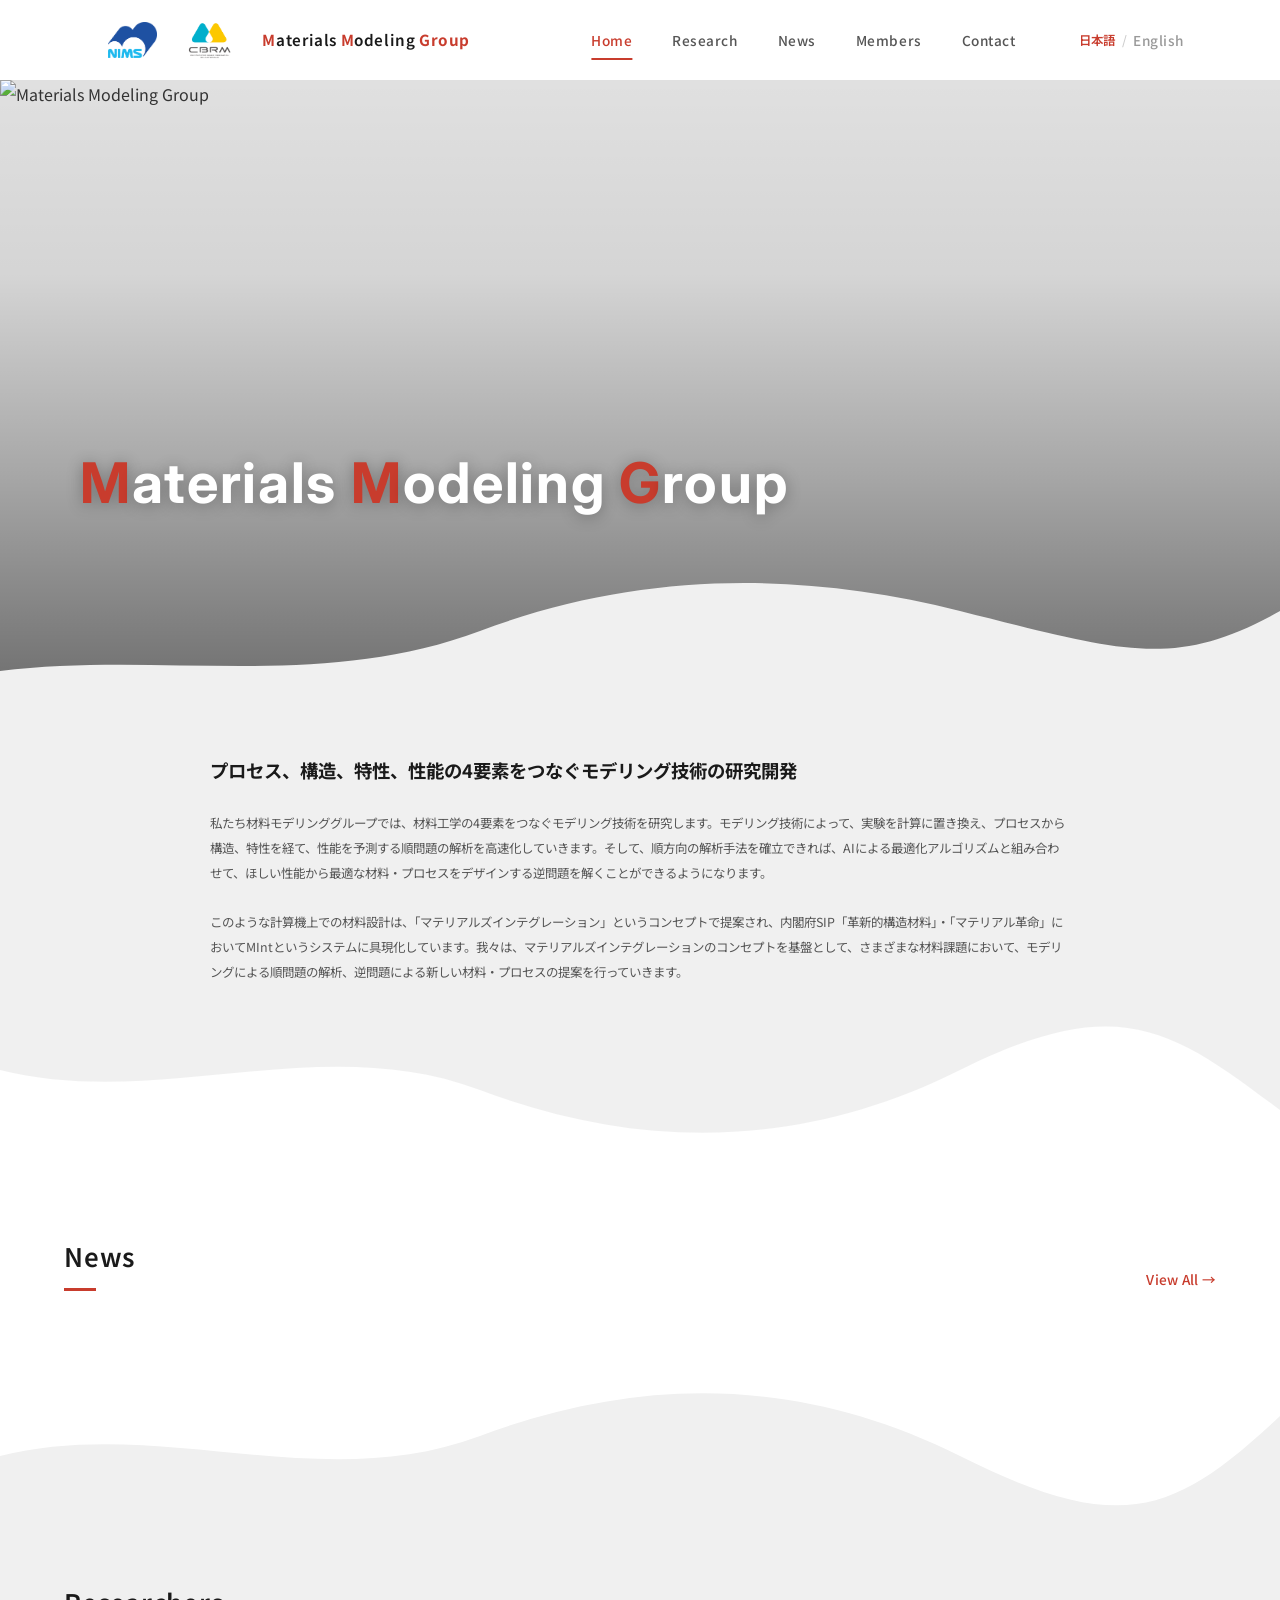
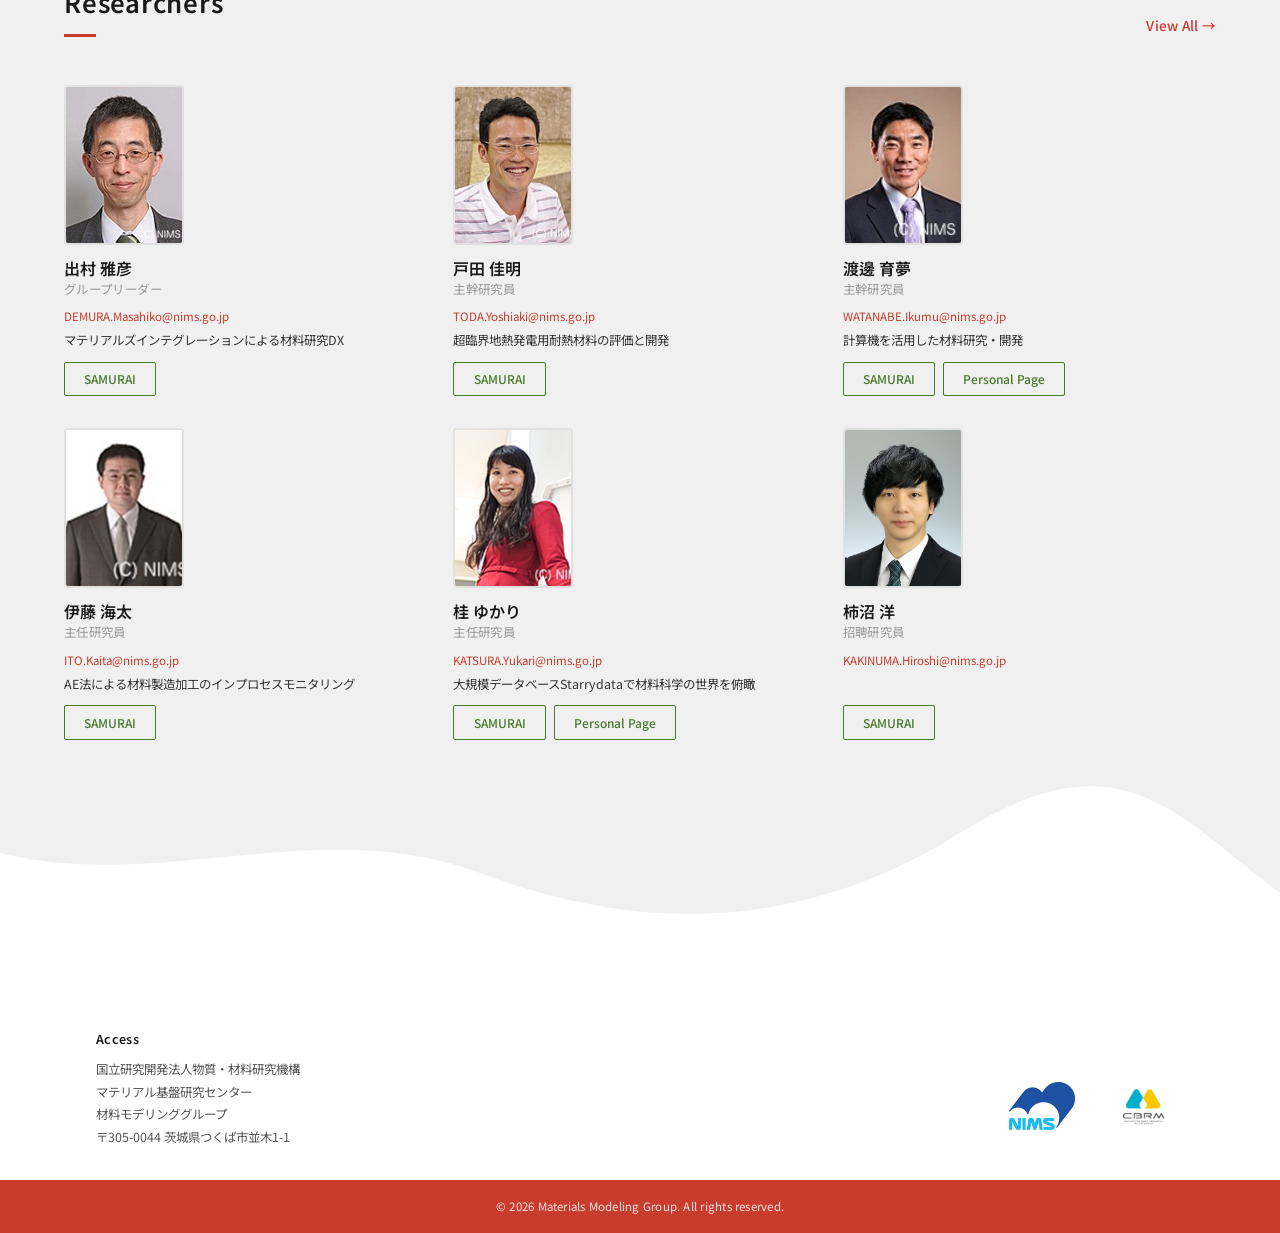
==== index.html @ 3c6a992c "TopページNews欄をGitHubから取得＆各項目をリンク化 - fetch先を相対パス(data/news.json)からGitHub raw固定URLに変更   → NIMSサーバーにホストして" ====
<!DOCTYPE html>
<html lang="ja">
<head>
  <meta charset="UTF-8">
  <meta name="viewport" content="width=device-width, initial-scale=1.0">
  <title>Materials Modeling Group</title>
  <link rel="stylesheet" href="css/style.css">
</head>
<body>
  <header class="navbar">
    <div class="navbar-inner">
      <a href="index.html" class="navbar-brand">
        <div class="navbar-logos">
          <img src="images/logo_nims_20190425mark.png" alt="NIMS" class="logo-link" onclick="event.preventDefault();event.stopPropagation();window.open(&#39;https://www.nims.go.jp/&#39;,&#39;_blank&#39;)" style="cursor:pointer">
          <img src="images/cbrm_logo_tate.png" alt="CBRM" class="logo-link" onclick="event.preventDefault();event.stopPropagation();window.open(&#39;https://www.nims.go.jp/cbrm/&#39;,&#39;_blank&#39;)" style="cursor:pointer">
        </div>
        <span class="navbar-brand-text"><span>M</span>aterials <span>M</span>odeling <span>G</span><span class="group-full">roup</span><span class="group-short">r.</span></span>
      </a>
      <nav class="nav-links">
        <a href="index.html" class="active">Home</a>
        <a href="research.html">Research</a>
        <a href="news.html">News</a>
        <a href="members.html">Members</a>
        <a href="contact.html">Contact</a>
        <div class="lang-switcher">
          <span class="lang-active">日本語</span>
          <span class="lang-separator">/</span>
          <a href="index-en.html">English</a>
        </div>
      </nav>
      <button class="hamburger" aria-label="Menu">
        <span></span>
        <span></span>
        <span></span>
      </button>
    </div>
  </header>

  <section class="hero">
    <div class="hero-image">
      <img src="images/mmg_top_2026.jpg" alt="Materials Modeling Group">
      <div class="hero-overlay">
        <h1 class="hero-title"><span class="accent">M</span>aterials <span class="accent">M</span>odeling <span class="accent">G</span>roup</h1>
      </div>
    </div>
    <div class="wave-divider wave-alt">
      <svg viewBox="0 0 1440 220" preserveAspectRatio="none" xmlns="http://www.w3.org/2000/svg">
        <path d="M0,160 C180,140 360,180 540,120 S900,60 1080,100 S1320,160 1440,100 L1440,220 L0,220 Z"/>
      </svg>
    </div>
  </section>

  <section class="section section-alt">
    <div class="container">
      <div class="intro-section fade-in-up">
        <h2 class="intro-heading">プロセス、構造、特性、性能の4要素をつなぐモデリング技術の研究開発</h2>
        <div class="intro-text">
          <p>私たち材料モデリンググループでは、材料工学の4要素をつなぐモデリング技術を研究します。モデリング技術によって、実験を計算に置き換え、プロセスから構造、特性を経て、性能を予測する順問題の解析を高速化していきます。そして、順方向の解析手法を確立できれば、AIによる最適化アルゴリズムと組み合わせて、ほしい性能から最適な材料・プロセスをデザインする逆問題を解くことができるようになります。</p>
          <p>このような計算機上での材料設計は、「マテリアルズインテグレーション」というコンセプトで提案され、内閣府SIP「革新的構造材料」・「マテリアル革命」においてMIntというシステムに具現化しています。我々は、マテリアルズインテグレーションのコンセプトを基盤として、さまざまな材料課題において、モデリングによる順問題の解析、逆問題による新しい材料・プロセスの提案を行っていきます。</p>
        </div>
      </div>
    </div>
    <div class="wave-divider-bottom">
      <svg viewBox="0 0 1440 220" preserveAspectRatio="none" xmlns="http://www.w3.org/2000/svg">
        <path d="M0,80 C180,120 360,40 540,100 S900,160 1080,80 S1320,40 1440,120 L1440,220 L0,220 Z" fill="#fff"/>
      </svg>
    </div>
  </section>

  <section class="section section-white">
    <div class="container">
      <div class="section-header fade-in-up">
        <h2>News</h2>
        <a href="news.html" class="more-link">View All →</a>
      </div>
      <div class="news-timeline fade-in-up" id="top-news">
      </div>
    </div>
    <div class="wave-divider-bottom">
      <svg viewBox="0 0 1440 220" preserveAspectRatio="none" xmlns="http://www.w3.org/2000/svg">
        <path d="M0,120 C180,80 360,160 540,100 S900,40 1080,120 S1320,180 1440,80 L1440,220 L0,220 Z" fill="#f0f0f0"/>
      </svg>
    </div>
  </section>

  <section class="section section-alt">
    <div class="container">
      <div class="section-header fade-in-up">
        <h2>Researchers</h2>
        <a href="members.html" class="more-link">View All →</a>
      </div>
      <div class="top-member-grid fade-in-up">
        <div class="top-member-card">
          <img class="top-member-photo" src="images/出村雅彦.jpg" alt="出村 雅彦">
          <div class="top-member-body">
            <h3 class="top-member-name">出村 雅彦</h3>
            <p class="top-member-title">グループリーダー</p>
            <p class="top-member-email"><a href="mailto:DEMURA.Masahiko@nims.go.jp">DEMURA.Masahiko@nims.go.jp</a></p>
            <p class="top-member-research">マテリアルズインテグレーションによる材料研究DX</p>
            <div class="top-member-buttons">
              <a href="https://samurai.nims.go.jp/profiles/demura_masahiko" class="personal-page-btn" target="_blank">SAMURAI</a>
            </div>
          </div>
        </div>
        <div class="top-member-card">
          <img class="top-member-photo" src="images/戸田佳明.jpg" alt="戸田 佳明">
          <div class="top-member-body">
            <h3 class="top-member-name">戸田 佳明</h3>
            <p class="top-member-title">主幹研究員</p>
            <p class="top-member-email"><a href="mailto:TODA.Yoshiaki@nims.go.jp">TODA.Yoshiaki@nims.go.jp</a></p>
            <p class="top-member-research">超臨界地熱発電用耐熱材料の評価と開発</p>
            <div class="top-member-buttons">
              <a href="https://samurai.nims.go.jp/profiles/toda_yoshiaki" class="personal-page-btn" target="_blank">SAMURAI</a>
            </div>
          </div>
        </div>
        <div class="top-member-card">
          <img class="top-member-photo" src="images/渡邊育夢.jpg" alt="渡邊 育夢">
          <div class="top-member-body">
            <h3 class="top-member-name">渡邊 育夢</h3>
            <p class="top-member-title">主幹研究員</p>
            <p class="top-member-email"><a href="mailto:WATANABE.Ikumu@nims.go.jp">WATANABE.Ikumu@nims.go.jp</a></p>
            <p class="top-member-research">計算機を活用した材料研究・開発</p>
            <div class="top-member-buttons">
              <a href="https://samurai.nims.go.jp/profiles/watanabe_ikumu" class="personal-page-btn" target="_blank">SAMURAI</a>
              <a href="https://www.nims.go.jp/personal/ikumu/" class="personal-page-btn" target="_blank">Personal Page</a>
            </div>
          </div>
        </div>
        <div class="top-member-card">
          <img class="top-member-photo" src="images/伊藤海太.jpg" alt="伊藤 海太">
          <div class="top-member-body">
            <h3 class="top-member-name">伊藤 海太</h3>
            <p class="top-member-title">主任研究員</p>
            <p class="top-member-email"><a href="mailto:ITO.Kaita@nims.go.jp">ITO.Kaita@nims.go.jp</a></p>
            <p class="top-member-research">AE法による材料製造加工のインプロセスモニタリング</p>
            <div class="top-member-buttons">
              <a href="https://samurai.nims.go.jp/profiles/ito_kaita" class="personal-page-btn" target="_blank">SAMURAI</a>
            </div>
          </div>
        </div>
        <div class="top-member-card">
          <img class="top-member-photo" src="images/桂ゆかり.jpg" alt="桂 ゆかり">
          <div class="top-member-body">
            <h3 class="top-member-name">桂 ゆかり</h3>
            <p class="top-member-title">主任研究員</p>
            <p class="top-member-email"><a href="mailto:KATSURA.Yukari@nims.go.jp">KATSURA.Yukari@nims.go.jp</a></p>
            <p class="top-member-research">大規模データベースStarrydataで材料科学の世界を俯瞰</p>
            <div class="top-member-buttons">
              <a href="https://samurai.nims.go.jp/profiles/katsura_yukari" class="personal-page-btn" target="_blank">SAMURAI</a>
              <a href="#" class="personal-page-btn" target="_blank">Personal Page</a>
            </div>
          </div>
        </div>
        <div class="top-member-card">
          <img class="top-member-photo" src="images/柿沼洋.jpg" alt="柿沼 洋">
          <div class="top-member-body">
            <h3 class="top-member-name">柿沼 洋</h3>
            <p class="top-member-title">招聘研究員</p>
            <p class="top-member-email"><a href="mailto:KAKINUMA.Hiroshi@nims.go.jp">KAKINUMA.Hiroshi@nims.go.jp</a></p>
            <p class="top-member-research"></p>
            <div class="top-member-buttons">
              <a href="https://samurai.nims.go.jp/profiles/kakinuma_hiroshi" class="personal-page-btn" target="_blank">SAMURAI</a>
            </div>
          </div>
        </div>
      </div>
    </div>
    <div class="wave-divider-bottom">
      <svg viewBox="0 0 1440 220" preserveAspectRatio="none" xmlns="http://www.w3.org/2000/svg">
        <path d="M0,100 C180,140 360,60 540,120 S900,180 1080,80 S1320,60 1440,140 L1440,220 L0,220 Z" fill="#fff"/>
      </svg>
    </div>
  </section>

  <footer class="footer">
    <div class="footer-inner">
      <div class="footer-content">
        <div class="footer-access">
          <p class="footer-access-title">Access</p>
          <p>国立研究開発法人物質・材料研究機構</p>
          <p>マテリアル基盤研究センター</p>
          <p>材料モデリンググループ</p>
          <p>〒305-0044 茨城県つくば市並木1-1</p>
        </div>
        <div class="footer-logos">
          <a href="https://www.nims.go.jp/" target="_blank" rel="noopener"><img src="images/logo_nims_20190425mark.png" alt="NIMS"></a>
          <a href="https://www.nims.go.jp/cbrm/" target="_blank" rel="noopener"><img src="images/cbrm_logo_tate.png" alt="CBRM"></a>
        </div>
      </div>
    </div>
    <div class="footer-bottom">
      <p class="footer-copy">&copy; 2026 Materials Modeling Group. All rights reserved.</p>
    </div>
  </footer>

  <script src="js/main.js"></script>
  <script>
    (function() {
      var el = document.getElementById('top-news');
      if (!el) return;
      var lang = location.pathname.includes('-en.html') ? 'en' : 'ja';
      var newsPage = lang === 'en' ? 'news-en.html' : 'news.html';
      var NEWS_LIST_URL = 'https://raw.githubusercontent.com/materials-modeling-group/homepage/main/data/news.json';
      function escapeHtml(s) { var d = document.createElement('div'); d.textContent = s == null ? '' : s; return d.innerHTML; }
      fetch(NEWS_LIST_URL)
        .then(function(r) { return r.json(); })
        .then(function(data) {
          data.slice(0, 5).forEach(function(item) {
            var title = lang === 'en' ? (item.title_en || item.title) : item.title;
            var a = document.createElement('a');
            a.className = 'news-timeline-item';
            if (item.url) {
              a.href = item.url;
              a.target = '_blank';
              a.rel = 'noopener';
            } else {
              a.href = newsPage;
            }
            a.innerHTML = '<span class="date">' + escapeHtml(item.date || '') + '</span><span class="news-title">' + escapeHtml(title) + '</span>';
            el.appendChild(a);
          });
          el.classList.add('visible');
        });
    })();
  </script>
</body>
</html>
---- css/style.css ----
/* ========================================
   Materials Modeling Group
   Black / White / Gray / Vermillion / Dark Yellow-Green
   ======================================== */

/* Google Fonts */
@import url('https://fonts.googleapis.com/css2?family=Inter:wght@300;400;500;600;700&family=Noto+Sans+JP:wght@300;400;500;600;700&display=swap');

/* Reset & Base */
* {
  box-sizing: border-box;
  margin: 0;
  padding: 0;
}

html {
  font-size: 16px;
  scroll-behavior: smooth;
  background-color: #e8e8e8;
  overflow-x: hidden;
  -webkit-text-size-adjust: 100%;
  -moz-text-size-adjust: 100%;
  text-size-adjust: 100%;
}

body {
  font-family: 'Noto Sans JP', 'Inter', sans-serif;
  line-height: 1.8;
  color: #333;
  background-color: #fff;
  min-height: 100vh;
  font-weight: 400;
  max-width: 1600px;
  margin: 0 auto;
  box-shadow: 0 0 20px rgba(0,0,0,0.08);
  overflow-x: hidden;
}

a {
  color: #c83c2d;
  text-decoration: none;
  transition: color 0.3s ease;
}

a:hover {
  color: #a02e22;
}

ul {
  list-style: none;
}

img {
  max-width: 100%;
  height: auto;
}

/* ========================================
   Top Navbar
   ======================================== */
.navbar {
  position: fixed;
  top: 0;
  left: 50%;
  transform: translateX(-50%);
  width: 100%;
  max-width: 1600px;
  z-index: 1000;
  background-color: #fff;
  transition: box-shadow 0.4s ease;
  height: 80px;
}

.navbar.scrolled {
  box-shadow: 0 2px 16px rgba(0, 0, 0, 0.1);
}

.navbar-inner {
  width: 85%;
  max-width: 1200px;
  margin: 0 auto;
  display: flex;
  align-items: center;
  justify-content: space-between;
  height: 100%;
}

.navbar-brand {
  display: flex;
  align-items: center;
  gap: 0.75rem;
  text-decoration: none;
  color: #1a1a1a;
  font-weight: 600;
  font-size: 0.95rem;
  letter-spacing: 0.04em;
}

.navbar-brand:hover {
  color: #1a1a1a;
}

.navbar-logos {
  display: flex;
  align-items: center;
  gap: 0;
}

.navbar-logos img {
  height: 60px;
  width: auto;
  /* NIMS logo guideline: 保護エリア = 短辺(height) x 20% = 12px min */
  padding: 12px;
}

.navbar-logos img:last-child {
  height: 72px;
  padding: 12px;
}

.navbar-brand-text {
  white-space: nowrap;
}

.navbar-brand-text span {
  color: #c83c2d;
  font-weight: 700;
}

.group-short {
  display: none;
}

.nav-links {
  display: flex;
  align-items: center;
  gap: 2.5rem;
}

.nav-links a {
  color: #555;
  text-decoration: none;
  font-size: 0.85rem;
  font-weight: 500;
  padding: 0.5rem 0;
  position: relative;
  transition: color 0.3s ease;
  letter-spacing: 0.04em;
}

.nav-links a::after {
  content: '';
  position: absolute;
  bottom: 0;
  left: 50%;
  transform: translateX(-50%);
  width: 0;
  height: 2px;
  background-color: #c83c2d;
  transition: width 0.3s ease;
}

.nav-links a:hover {
  color: #c83c2d;
  text-decoration: none;
}

.nav-links a:hover::after {
  width: 100%;
}

.nav-links a.active {
  color: #c83c2d;
}

.nav-links a.active::after {
  width: 100%;
}

/* Language Switcher */
.lang-switcher {
  display: flex;
  align-items: center;
  gap: 0.4rem;
  font-size: 0.78rem;
  font-weight: 500;
  margin-left: 1.5rem;
  white-space: nowrap;
}

.lang-switcher a {
  color: #999;
  text-decoration: none;
  transition: color 0.3s ease;
}

.lang-switcher a:hover {
  color: #c83c2d;
}

.lang-active {
  color: #c83c2d;
  font-weight: 600;
}

.lang-separator {
  color: #ccc;
}

/* Hamburger Menu */
.hamburger {
  display: none;
  flex-direction: column;
  justify-content: center;
  gap: 6px;
  width: 28px;
  height: 28px;
  cursor: pointer;
  background: none;
  border: none;
  padding: 0;
  z-index: 1001;
}

.hamburger span {
  display: block;
  width: 100%;
  height: 1.5px;
  background-color: #1a1a1a;
  transition: all 0.3s ease;
}

.hamburger.active span:nth-child(1) {
  transform: translateY(7.5px) rotate(45deg);
}

.hamburger.active span:nth-child(2) {
  opacity: 0;
}

.hamburger.active span:nth-child(3) {
  transform: translateY(-7.5px) rotate(-45deg);
}

/* ========================================
   Hero Section
   ======================================== */
.hero {
  width: 100%;
  margin-top: 80px;
  position: relative;
}

.hero-image {
  width: 100%;
  position: relative;
  height: 75vh;
  max-height: 650px;
  min-height: 420px;
  background-color: #e0e0e0;
  overflow: hidden;
}

.hero-image > img {
  width: 100%;
  height: 100%;
  object-fit: cover;
  display: block;
}

.hero-overlay {
  position: absolute;
  top: 0;
  left: 0;
  right: 0;
  bottom: 0;
  display: flex;
  flex-direction: column;
  justify-content: flex-end;
  background: linear-gradient(
    to top,
    rgba(0, 0, 0, 0.55) 0%,
    rgba(0, 0, 0, 0.25) 40%,
    rgba(0, 0, 0, 0.05) 70%,
    transparent 100%
  );
  pointer-events: none;
  padding: 4rem 5rem 11rem;
}

.hero-title {
  color: #fff;
  font-family: 'Inter', 'Noto Sans JP', sans-serif;
  font-size: 3.5rem;
  font-weight: 700;
  letter-spacing: 0.03em;
  text-shadow: 0 2px 16px rgba(0, 0, 0, 0.3);
  margin-bottom: 1.25rem;
}

.hero-title .accent {
  color: #c83c2d;
}

.hero-catchphrase {
  border-left: 3px solid rgba(255, 255, 255, 0.6);
  padding-left: 1.5rem;
}

.hero-catchphrase p {
  color: rgba(255, 255, 255, 0.95);
  font-size: 1.1rem;
  font-weight: 400;
  text-shadow: 0 1px 8px rgba(0, 0, 0, 0.25);
  line-height: 1.8;
  letter-spacing: 0.04em;
}

/* Hero wave — overlaps onto the hero */
.hero .wave-divider {
  position: absolute;
  bottom: -1px;
  left: 0;
  right: 0;
  z-index: 2;
  line-height: 0;
}

/* ========================================
   Container
   ======================================== */
.container {
  width: 90%;
  max-width: 1300px;
  margin: 0 auto;
}

/* ========================================
   Sections
   ======================================== */
.section {
  padding: 1.5rem 0 14rem;
  position: relative;
  overflow: hidden;
}

.section-alt {
  background-color: #f0f0f0;
}

.section-accent {
  background-color: #c83c2d;
}

.section-accent .section-header h2 {
  color: #fff;
}

.section-accent .section-header h2::after {
  background-color: #fff;
}

.section-accent .more-link {
  color: rgba(255,255,255,0.85);
}

.section-accent .more-link:hover {
  color: #fff;
}

.section-white {
  background-color: #fff;
}

.section-header {
  display: flex;
  justify-content: space-between;
  align-items: flex-end;
  margin-bottom: 2.5rem;
}

.section-header h2 {
  color: #1a1a1a;
  font-size: 1.6rem;
  font-weight: 600;
  position: relative;
  padding-bottom: 0.75rem;
  letter-spacing: 0.03em;
}

.section-header h2::after {
  content: '';
  position: absolute;
  bottom: 0;
  left: 0;
  width: 32px;
  height: 3px;
  background-color: #c83c2d;
}

.more-link {
  color: #c83c2d;
  font-size: 0.85rem;
  font-weight: 500;
  transition: opacity 0.3s ease;
  display: inline-flex;
  align-items: center;
  gap: 0.3rem;
  letter-spacing: 0.02em;
}

.more-link:hover {
  opacity: 0.7;
}

/* ========================================
   Wave Dividers — large dramatic curves
   ======================================== */
.wave-divider {
  position: relative;
  width: 100%;
  overflow: hidden;
  line-height: 0;
  background-color: transparent;
}

.wave-divider svg {
  display: block;
  width: 100%;
  height: 220px;
}

.wave-divider.wave-alt svg path {
  fill: #f0f0f0;
}

.wave-divider.wave-white svg path {
  fill: #fff;
}

/* Section bottom waves */
.section .wave-divider-bottom {
  position: absolute;
  bottom: -1px;
  left: 0;
  right: 0;
  z-index: 2;
  line-height: 0;
}

.section .wave-divider-bottom svg {
  display: block;
  width: 100%;
  height: 220px;
}

/* Footer top wave */
.footer-wave {
  position: relative;
  width: 100%;
  overflow: hidden;
  line-height: 0;
  margin-bottom: -1px;
  background-color: #fff;
}

.footer-wave svg {
  display: block;
  width: 100%;
  height: 220px;
}

.footer-wave svg path {
  fill: #c83c2d;
}

/* ========================================
   Intro Section
   ======================================== */
.intro-section {
  max-width: min(860px, 100%);
  margin: 0 auto;
}

.intro-keywords {
  display: grid;
  grid-template-columns: repeat(4, 1fr);
  gap: 1.25rem;
  margin-bottom: 3rem;
}

.keyword-card {
  background-color: #fff;
  border-radius: 4px;
  padding: 2rem 1rem;
  text-align: center;
  box-shadow: 0 2px 12px rgba(0, 0, 0, 0.06);
  transition: transform 0.4s ease, box-shadow 0.4s ease;
  border: 1px solid #e0e0e0;
}

.section-alt .keyword-card {
  background-color: #fff;
}

.section-white .keyword-card {
  background-color: #f0f0f0;
  border-color: transparent;
}

.keyword-card:hover {
  transform: translateY(-6px);
  box-shadow: 0 12px 32px rgba(0, 0, 0, 0.1);
}

.keyword-icon {
  font-size: 1.75rem;
  margin-bottom: 0.75rem;
  display: block;
  color: #4a7a2e;
}

.keyword-card h3 {
  font-size: 0.9rem;
  font-weight: 600;
  color: #1a1a1a;
  letter-spacing: 0.04em;
}

.intro-heading {
  font-size: 1.15rem;
  font-weight: 700;
  color: #1a1a1a;
  margin-bottom: 1.5rem;
  line-height: 1.8;
}

.intro-text {
  line-height: 2;
  text-align: left;
}

.intro-text p {
  margin-bottom: 1.5rem;
  color: #555;
  font-size: 0.78rem;
}

.intro-text p:last-child {
  margin-bottom: 0;
}

/* ========================================
   News - Timeline Style
   ======================================== */
.news-timeline {
  padding-left: 0.5rem;
}

.news-timeline-item {
  display: flex;
  align-items: flex-start;
  gap: 1.5rem;
  padding: 1rem 0;
  border-bottom: 1px solid #ddd;
  position: relative;
  padding-left: 1.5rem;
  transition: background-color 0.3s ease;
}

.news-timeline-item::before {
  content: '';
  position: absolute;
  left: 0;
  top: 50%;
  transform: translateY(-50%);
  width: 6px;
  height: 6px;
  background-color: #c83c2d;
  border-radius: 50%;
}

.news-timeline-item:last-child {
  border-bottom: none;
}

.news-timeline-item:hover {
  background-color: #f5f5f5;
}

.news-timeline-item .date {
  color: #999;
  font-size: 0.78rem;
  min-width: 100px;
  font-weight: 400;
}

.news-timeline-item .news-title {
  color: #333;
  font-size: 0.78rem;
  line-height: 1.7;
}

.news-timeline-item:hover .news-title {
  color: #c83c2d;
}

/* ========================================
   Top Page Members - square photos, cards
   ======================================== */
.top-member-leader {
  display: flex;
  justify-content: center;
  margin-bottom: 1rem;
}

.top-member-leader .top-member-card {
  width: calc(100% / 3 - 1.34rem);
}

.top-member-grid {
  display: grid;
  grid-template-columns: repeat(3, 1fr);
  gap: 1rem;
  margin-bottom: 1rem;
}

.top-member-grid:last-child {
  margin-bottom: 0;
}

.top-member-card {
  display: flex;
  flex-direction: column;
  align-items: flex-start;
  padding: 0.5rem 0;
  text-align: left;
}

.section-alt .top-member-card {
  background-color: transparent;
}

.top-member-photo {
  width: 120px;
  height: 160px;
  border-radius: 4px;
  object-fit: cover;
  object-position: top;
  display: block;
  border: 2px solid #e0e0e0;
  margin-bottom: 0.75rem;
  transition: border-color 0.4s ease;
}

.top-member-card:hover .top-member-photo {
  border-color: #4a7a2e;
}

.top-member-body {
  display: flex;
  flex-direction: column;
  align-items: flex-start;
  flex: 1;
  width: 100%;
}

.top-member-name {
  font-size: 1rem;
  font-weight: 600;
  color: #1a1a1a;
  margin-bottom: 0.1rem;
  line-height: 1.4;
}

.top-member-title {
  font-size: 0.78rem;
  color: #999;
  margin-bottom: 0.6rem;
  font-weight: 400;
  letter-spacing: 0.03em;
  line-height: 1.4;
}

.top-member-email {
  font-size: 0.72rem;
  color: #888;
  margin-bottom: 0.5rem;
  line-height: 1.4;
}

.top-member-research {
  font-size: 0.78rem;
  color: #333;
  line-height: 1.4;
  margin-bottom: 0.75rem;
  flex: 1;
}

.top-member-buttons {
  display: flex;
  gap: 0.5rem;
  justify-content: flex-start;
  flex-wrap: wrap;
}

.personal-page-btn {
  display: inline-block;
  background-color: transparent;
  color: #4a7a2e;
  padding: 0.35rem 1.2rem;
  border-radius: 2px;
  font-size: 0.75rem;
  font-weight: 500;
  text-decoration: none;
  transition: all 0.3s ease;
  border: 1px solid #4a7a2e;
}

.personal-page-btn:hover {
  background-color: #4a7a2e;
  color: #fff;
  text-decoration: none;
}

/* ========================================
   Page Header (subpages)
   ======================================== */
.page-header {
  padding-top: calc(80px + 3.5rem);
  padding-bottom: 2.5rem;
}

.page-header h1 {
  color: #1a1a1a;
  font-size: 1.8rem;
  font-weight: 600;
  margin-bottom: 0.5rem;
  position: relative;
  padding-bottom: 0.75rem;
  letter-spacing: 0.03em;
}

.page-header h1::after {
  content: '';
  position: absolute;
  bottom: 0;
  left: 0;
  width: 40px;
  height: 3px;
  background-color: #c83c2d;
}

.page-header p {
  color: #888;
  font-size: 0.9rem;
  margin-top: 0.75rem;
  font-weight: 400;
}

/* ========================================
   News List (news.html)
   ======================================== */
.news-year-tabs {
  display: flex;
  gap: 0;
  margin-bottom: 1.5rem;
  border-bottom: 2px solid #e0e0e0;
  flex-wrap: wrap;
}

.news-year-tab {
  padding: 0.6rem 1.4rem;
  font-size: 0.9rem;
  font-weight: 500;
  color: #888;
  cursor: pointer;
  border-bottom: 2px solid transparent;
  margin-bottom: -2px;
  transition: color 0.2s, border-color 0.2s;
}

.news-year-tab:hover {
  color: #333;
}

.news-year-tab.active {
  color: #c83c2d;
  border-bottom-color: #c83c2d;
  font-weight: 600;
}

.news-list {
  display: flex;
  flex-direction: column;
  gap: 1.25rem;
}

.news-card {
  background-color: #fff;
  border-radius: 4px;
  box-shadow: 0 2px 12px rgba(0, 0, 0, 0.06);
  padding: 1.75rem 2rem;
  transition: transform 0.3s ease, box-shadow 0.3s ease;
  border: 1px solid #e0e0e0;
}

.news-card:hover {
  transform: translateY(-3px);
  box-shadow: 0 12px 32px rgba(0, 0, 0, 0.1);
}

.news-header {
  display: flex;
  justify-content: space-between;
  align-items: center;
  margin-bottom: 0.5rem;
}

.news-card h2 {
  color: #1a1a1a;
  font-size: 1.05rem;
  font-weight: 600;
  margin: 0.5rem 0;
  line-height: 1.6;
}

.category {
  display: inline-block;
  background-color: #c83c2d;
  color: white;
  padding: 0.2rem 0.85rem;
  border-radius: 2px;
  font-size: 0.7rem;
  font-weight: 500;
  letter-spacing: 0.03em;
}

.date {
  color: #999;
  font-size: 0.78rem;
  font-weight: 400;
}

.preview {
  color: #666;
  font-size: 0.78rem;
  line-height: 1.7;
  margin-top: 0.5rem;
}

.news-thumbs {
  display: flex;
  flex-wrap: wrap;
  gap: 0.4rem;
  margin-top: 0.75rem;
}

.news-thumbs img {
  height: 64px;
  width: auto;
  max-width: 96px;
  border-radius: 3px;
  object-fit: cover;
  border: 1px solid #eee;
}

.news-images-large {
  margin-top: 1rem;
  display: flex;
  flex-direction: column;
  gap: 0.75rem;
}

.news-images-large img {
  width: 100%;
  height: auto;
  border-radius: 4px;
}

/* ========================================
   Members Page (members.html)
   ======================================== */
.member-section {
  margin-bottom: 3rem;
}

.member-section-title {
  color: #1a1a1a;
  font-size: 1.05rem;
  font-weight: 600;
  padding-bottom: 0.6rem;
  border-bottom: 1px solid #ddd;
  margin-bottom: 1.5rem;
  position: relative;
  letter-spacing: 0.03em;
}

.member-section-title::before {
  content: '';
  position: absolute;
  bottom: -1px;
  left: 0;
  width: 28px;
  height: 3px;
  background-color: #c83c2d;
}

.member-list {
  display: flex;
  flex-direction: column;
  gap: 1.5rem;
}

.member-entry {
  display: flex;
  gap: 2rem;
  padding: 1.75rem;
  background-color: transparent;
  border-radius: 4px;
  border: none;
  box-shadow: none;
}

.member-entry:hover {
  box-shadow: none;
}

.member-photo {
  width: 120px;
  height: 160px;
  object-fit: cover;
  object-position: top;
  border-radius: 4px;
  flex-shrink: 0;
  transition: transform 0.4s ease;
}

.member-entry:hover .member-photo {
  transform: scale(1.02);
}

.member-info {
  flex: 1;
  display: flex;
  flex-direction: column;
}

.member-name {
  color: #1a1a1a;
  font-size: 1rem;
  font-weight: 600;
  margin-bottom: 0.1rem;
}

.member-photo-area {
  display: flex;
  flex-direction: column;
  align-items: center;
  flex-shrink: 0;
}

.member-photo-area .email {
  font-size: 0.68rem;
  color: #888;
  text-align: center;
  margin-top: 0.4rem;
  word-break: break-all;
  line-height: 1.3;
}

.member-photo-area .email::before {
  content: '';
  display: inline-block;
  width: 0.72rem;
  height: 0.72rem;
  margin-right: 0.2rem;
  vertical-align: middle;
  background-image: url("data:image/svg+xml,%3Csvg xmlns='http://www.w3.org/2000/svg' viewBox='0 0 24 24' fill='none' stroke='%23888' stroke-width='2'%3E%3Crect x='2' y='4' width='20' height='16' rx='2'/%3E%3Cpath d='M22 4L12 13 2 4'/%3E%3C/svg%3E");
  background-size: contain;
  background-repeat: no-repeat;
}

.member-info .samurai-btn {
  display: inline-block;
  background-color: transparent;
  color: #4a7a2e;
  padding: 0.3rem 1.2rem;
  border-radius: 2px;
  font-size: 0.75rem;
  font-weight: 500;
  text-decoration: none;
  margin-bottom: 0.75rem;
  margin-right: 0.5rem;
  transition: all 0.3s ease;
  border: 1px solid #4a7a2e;
}

.member-info .samurai-btn:hover {
  background-color: #4a7a2e;
  color: #fff;
  text-decoration: none;
}

.member-info .personal-page-btn {
  margin-bottom: 0.75rem;
}

.member-info .research-title {
  color: #333;
  font-size: 0.78rem;
  font-weight: 500;
  margin-bottom: 0;
  line-height: 1.4;
}

.member-info .keywords {
  color: #999;
  font-size: 0.78rem;
  line-height: 1.4;
}


.member-additional-roles {
  font-size: 0.78rem;
  color: #888;
  font-weight: 400;
  margin-bottom: 0.6rem;
  line-height: 1.4;
}

.member-additional-roles:empty {
  display: none;
}

.member-buttons {
  display: flex;
  gap: 0.5rem;
  margin-top: auto;
  align-self: flex-end;
  padding-top: 0.75rem;
  align-items: center;
}

.member-buttons .samurai-btn,
.member-buttons .researchmap-btn,
.member-buttons .personal-page-btn {
  margin: 0;
}

.member-info .researchmap-btn {
  display: inline-block;
  background-color: transparent;
  color: #4a7a2e;
  padding: 0.3rem 1.2rem;
  border-radius: 2px;
  font-size: 0.75rem;
  font-weight: 500;
  text-decoration: none;
  transition: all 0.3s ease;
  border: 1px solid #4a7a2e;
}

.member-info .researchmap-btn:hover {
  background-color: #4a7a2e;
  color: #fff;
  text-decoration: none;
}

/* Compact Member Grid */
.compact-member-grid {
  display: grid;
  grid-template-columns: repeat(4, 1fr);
  gap: 1.5rem;
}

.compact-member-item {
  text-align: center;
  background-color: #fff;
  border-radius: 4px;
  padding: 1.75rem 1rem;
  box-shadow: 0 2px 12px rgba(0, 0, 0, 0.04);
  transition: transform 0.4s ease, box-shadow 0.4s ease;
  border: 1px solid #e0e0e0;
}

.compact-member-item:hover {
  transform: translateY(-5px);
  box-shadow: 0 12px 32px rgba(0, 0, 0, 0.1);
}

.compact-member-photo {
  width: 90px;
  height: 110px;
  border-radius: 4px;
  object-fit: cover;
  object-position: top;
  border: 2px solid #e0e0e0;
  display: block;
  margin: 0 auto 0.75rem;
  transition: border-color 0.4s ease;
}

.compact-member-item:hover .compact-member-photo {
  border-color: #4a7a2e;
}

.compact-member-name {
  font-size: 0.85rem;
  font-weight: 600;
  color: #1a1a1a;
  line-height: 1.4;
}

.compact-member-name span {
  font-size: 0.75rem;
  font-weight: 400;
  color: #999;
}

.inline-title-grid {
  display: grid;
  grid-template-columns: repeat(4, 1fr);
  gap: 1.5rem;
}

.inline-title-span2 {
  grid-column: span 2;
}

.member-grid-2col,
.member-grid-researcher {
  display: grid;
  grid-template-columns: repeat(2, 1fr);
  gap: 1.5rem;
}

.member-grid-3col {
  display: grid;
  grid-template-columns: repeat(3, 1fr);
  gap: 1rem;
}

.member-grid-3col .member-entry {
  flex-direction: row;
  align-items: flex-start;
  text-align: left;
  padding: 0.75rem;
  gap: 0.75rem;
}

.member-grid-3col .member-photo {
  width: 80px;
  height: 107px;
}

.member-grid-3col .member-info {
  align-items: flex-start;
}

.member-grid-3col .member-name {
  font-size: 0.85rem;
}

.member-grid-3col .member-title-label {
  margin-bottom: 0.2rem;
}

.member-grid-3col .member-additional-roles {
  font-size: 0.72rem;
  margin-bottom: 0.2rem;
}

.member-grid-3col .member-buttons {
  align-self: center;
  margin-top: 0.3rem;
}

.member-title-label {
  font-size: 0.78rem;
  color: #999;
  font-weight: 400;
  letter-spacing: 0.03em;
  margin-bottom: 0.6rem;
  line-height: 1.4;
}

.member-subsection-title {
  font-size: 0.95rem;
  font-weight: 600;
  color: #1a1a1a;
  margin-top: 2rem;
  margin-bottom: 0.75rem;
  padding-left: 0.5rem;
  border-left: 3px solid #c83c2d;
}

.member-bullet-list {
  list-style: disc;
  padding-left: 1.5rem;
  margin-top: 0.75rem;
  line-height: 2.2;
  color: #555;
  font-size: 0.78rem;
}

/* ========================================
   Members2 - Researcher Block
   ======================================== */
.researcher-block {
  margin-bottom: 3.5rem;
  border-left: 3px solid #c83c2d;
  padding-left: 1.5rem;
}

.researcher-lead {
  display: flex;
  gap: 1.5rem;
  margin-bottom: 0.75rem;
}

.researcher-lead-photo {
  width: 120px;
  height: 155px;
  object-fit: cover;
  object-position: top;
  border-radius: 4px;
  border: 2px solid #e0e0e0;
  flex-shrink: 0;
  transition: border-color 0.4s ease;
}

.researcher-block:hover .researcher-lead-photo {
  border-color: #4a7a2e;
}

.researcher-lead-info {
  flex: 1;
}

.researcher-lead-name {
  font-size: 1.1rem;
  font-weight: 600;
  color: #1a1a1a;
  margin-bottom: 0.15rem;
}

.researcher-lead-title {
  font-size: 0.78rem;
  color: #999;
  margin-bottom: 0.4rem;
  font-weight: 400;
  letter-spacing: 0.03em;
}

.researcher-lead-email {
  font-size: 0.78rem;
  color: #888;
  margin-bottom: 0.3rem;
}

.researcher-lead-info .samurai-btn {
  display: inline-block;
  background-color: transparent;
  color: #4a7a2e;
  padding: 0.3rem 1.2rem;
  border-radius: 2px;
  font-size: 0.75rem;
  font-weight: 500;
  text-decoration: none;
  margin-bottom: 0.75rem;
  margin-right: 0.5rem;
  transition: all 0.3s ease;
  border: 1px solid #4a7a2e;
}

.researcher-lead-info .samurai-btn:hover {
  background-color: #4a7a2e;
  color: #fff;
  text-decoration: none;
}

.researcher-lead-info .personal-page-btn {
  margin-bottom: 0.75rem;
}

.researcher-lead-research {
  font-size: 0.78rem;
  font-weight: 500;
  color: #333;
  margin-bottom: 0.15rem;
}

.researcher-lead-keywords {
  font-size: 0.78rem;
  color: #999;
  line-height: 1.6;
}

.team-members {
  display: grid;
  grid-template-columns: repeat(3, 1fr);
  gap: 1rem;
}

.team-member-entry {
  display: flex;
  gap: 0.75rem;
  align-items: center;
  padding: 0.5rem;
  border: 1px solid #e0e0e0;
  border-radius: 4px;
  transition: box-shadow 0.3s ease;
}

.team-member-entry:hover {
  box-shadow: 0 4px 16px rgba(0, 0, 0, 0.06);
}

.team-member-photo {
  width: 80px;
  height: 100px;
  object-fit: cover;
  object-position: top;
  border-radius: 4px;
  border: 1px solid #e0e0e0;
  flex-shrink: 0;
}

.team-member-info {
  flex: 1;
}

.team-member-name {
  font-size: 0.9rem;
  font-weight: 600;
  color: #1a1a1a;
  line-height: 1.4;
}

.team-member-name span {
  font-weight: 400;
  color: #999;
}

.team-member-title {
  font-size: 0.78rem;
  color: #999;
  margin-top: 0.1rem;
}

/* ========================================
   Research Page
   ======================================== */
.research-intro {
  max-width: min(860px, 100%);
  margin: 0 auto;
  line-height: 2;
}

.research-intro p {
  margin-bottom: 1.5rem;
  color: #555;
  font-size: 0.78rem;
}

.research-intro p:last-child {
  margin-bottom: 0;
}

/* ========================================
   Contact Form
   ======================================== */
.contact-form {
  max-width: 600px;
  margin: 0 auto;
}

.form-card {
  background-color: #fff;
  padding: 2.5rem;
  border-radius: 4px;
  box-shadow: 0 2px 12px rgba(0, 0, 0, 0.06);
  border: 1px solid #e0e0e0;
}

.form-group {
  margin-bottom: 1.5rem;
}

.form-group label {
  display: block;
  margin-bottom: 0.5rem;
  color: #1a1a1a;
  font-weight: 500;
  font-size: 0.85rem;
  letter-spacing: 0.02em;
}

.form-group input,
.form-group textarea {
  width: 100%;
  padding: 0.85rem 1rem;
  border: 1px solid #ccc;
  border-radius: 2px;
  font-size: 0.92rem;
  font-family: inherit;
  transition: border-color 0.3s ease, box-shadow 0.3s ease;
  background-color: #fafafa;
}

.form-group input:focus,
.form-group textarea:focus {
  outline: none;
  border-color: #4a7a2e;
  box-shadow: 0 0 0 3px rgba(74, 122, 46, 0.12);
  background-color: #fff;
}

.form-group textarea {
  resize: vertical;
  min-height: 140px;
}

.form-group input.error,
.form-group textarea.error {
  border-color: #c83c2d;
}

.error-message {
  color: #c83c2d;
  font-size: 0.78rem;
  margin-top: 0.5rem;
}

.btn-primary {
  width: 100%;
  padding: 0.9rem;
  background-color: #c83c2d;
  color: white;
  border: none;
  border-radius: 2px;
  font-size: 0.95rem;
  font-weight: 600;
  cursor: pointer;
  transition: background-color 0.3s ease, transform 0.2s ease;
  font-family: inherit;
  letter-spacing: 0.04em;
}

.btn-primary:hover {
  background-color: #a02e22;
  transform: translateY(-1px);
}

.btn-primary:active {
  transform: translateY(0);
}

.success-message {
  text-align: center;
  padding: 3rem 2rem;
}

.success-message h2 {
  color: #4a7a2e;
  margin-bottom: 1rem;
  font-size: 1.2rem;
}

.success-message p {
  color: #888;
  margin-bottom: 2rem;
}

/* ========================================
   Modal
   ======================================== */
.modal-overlay {
  position: fixed;
  top: 0;
  left: 0;
  right: 0;
  bottom: 0;
  background-color: rgba(0, 0, 0, 0.5);
  display: flex;
  justify-content: center;
  align-items: center;
  z-index: 2000;
  padding: 1rem;
}

.modal {
  background-color: white;
  padding: 2.5rem;
  border-radius: 4px;
  max-width: 600px;
  width: 100%;
  max-height: 80vh;
  overflow-y: auto;
  position: relative;
  box-shadow: 0 24px 64px rgba(0, 0, 0, 0.2);
}

.modal-close {
  position: absolute;
  top: 1rem;
  right: 1rem;
  background: none;
  border: none;
  font-size: 1.5rem;
  cursor: pointer;
  color: #999;
  transition: color 0.3s ease;
}

.modal-close:hover {
  color: #1a1a1a;
}

.modal h2 {
  color: #1a1a1a;
  margin: 1rem 0;
}

.modal .content {
  color: #555;
  line-height: 1.8;
}

.hidden {
  display: none !important;
}

/* ========================================
   Footer - dark black
   ======================================== */
.footer {
  background-color: #fff;
  color: #555;
  padding: 3.5rem 0 0;
  font-size: 0.78rem;
}

.footer-inner {
  width: 85%;
  max-width: 1100px;
  margin: 0 auto;
}

.footer-content {
  display: flex;
  justify-content: space-between;
  align-items: flex-end;
  margin-bottom: 2rem;
}

.footer-access {
  color: #555;
  line-height: 1.8;
}

.footer-access-title {
  font-size: 0.78rem;
  font-weight: 600;
  color: #1a1a1a;
  margin-bottom: 0.5rem;
  letter-spacing: 0.03em;
}

.footer-logos {
  display: flex;
  gap: 1rem;
  align-items: center;
}

.footer-logos img {
  height: 60px;
  width: auto;
  transition: opacity 0.3s ease;
  padding: 12px;
}

.footer-logos img:last-child {
  height: 72px;
  padding: 12px;
}

.footer-logos img:hover {
  opacity: 1;
}

.footer-bottom {
  background-color: #c83c2d;
  margin-top: 2rem;
  padding: 1rem 0;
}

.footer-copy {
  text-align: center;
  font-size: 0.72rem;
  color: rgba(255,255,255,0.85);
  letter-spacing: 0.02em;
}

/* ========================================
   Scroll Animation
   ======================================== */
.fade-in-up {
  opacity: 0;
  transform: translateY(24px);
  transition: opacity 0.7s ease-out, transform 0.7s ease-out;
}

.fade-in-up.visible {
  opacity: 1;
  transform: translateY(0);
}

/* ========================================
   Responsive Design
   ======================================== */
@media (max-width: 1200px) {
  .top-member-grid {
    grid-template-columns: repeat(3, 1fr);
  }

  .intro-keywords {
    grid-template-columns: repeat(2, 1fr);
  }

  .intro-text p {
    font-size: 0.78rem;
  }

  /* Hero — fluid title for tablet */
  .hero-title {
    font-size: clamp(2rem, 4.5vw, 3.5rem);
    white-space: nowrap;
  }

  /* Navbar — shrink for tablet width */
  .navbar-inner {
    width: 95%;
  }

  .navbar-brand {
    gap: 0.5rem;
    font-size: 0.8rem;
  }

  .navbar-logos {
    flex-shrink: 0;
  }

  .navbar-logos img {
    height: 45px;
    padding: 9px;
  }

  .navbar-logos img:last-child {
    height: 55px;
    padding: 9px;
  }

  .group-full {
    display: none;
  }

  .group-short {
    display: inline;
  }

  /* Hamburger menu activation */
  .hamburger {
    display: flex;
  }

  .nav-links {
    display: none;
    position: fixed;
    top: 80px;
    left: 0;
    right: 0;
    background-color: #fff;
    flex-direction: column;
    padding: 1.5rem 2.5rem 2rem;
    gap: 0;
    box-shadow: 0 8px 24px rgba(0, 0, 0, 0.1);
  }

  .nav-links.open {
    display: flex;
  }

  .nav-links a {
    padding: 1rem 0;
    border-bottom: 1px solid #eee;
    font-size: 0.95rem;
  }

  .nav-links a::after {
    display: none;
  }

  .nav-links > :last-child {
    border-bottom: none;
  }

  .lang-switcher {
    margin-left: 0;
    padding: 1rem 0;
    justify-content: center;
    font-size: 0.95rem;
    border-bottom: none;
  }

  /* Members — researchers only: 1 column for readable layout */
  .member-grid-researcher {
    grid-template-columns: 1fr;
  }
}

@media (max-width: 768px) {
  /* Navbar — compact for mobile */
  .navbar {
    height: auto;
    padding: 0.3rem 0;
  }

  .navbar-inner {
    padding: 0 0.75rem;
    width: 100%;
  }

  .navbar-brand {
    gap: 0.3rem;
    font-size: 0.85rem;
  }

  .navbar-logos img {
    height: 38px;
    padding: 7px;
  }

  .navbar-logos img:last-child {
    height: 46px;
    padding: 7px;
  }

  .navbar-brand-text {
    font-size: 0.75rem;
  }

  .nav-links {
    top: 50px;
  }

  /* Hero */
  .hero {
    margin-top: 50px;
  }

  .hero-image {
    height: 50vh;
    min-height: 300px;
  }

  .hero-overlay {
    padding: 2rem 2rem 7rem;
  }

  .hero-title {
    font-size: clamp(1rem, 4.5vw, 2.25rem);
    white-space: nowrap;
  }

  .hero-catchphrase p {
    font-size: 0.92rem;
  }

  /* Sections */
  .section {
    padding: 1rem 0 9rem;
  }

  /* Waves — smaller on tablet */
  .wave-divider svg,
  .section .wave-divider-bottom svg,
  .footer-wave svg {
    height: 120px;
  }

  .container {
    width: 90%;
  }

  .intro-text p {
    font-size: 0.78rem;
  }

  /* Members */
  .top-member-grid {
    grid-template-columns: repeat(3, 1fr);
    gap: 0.75rem;
  }

  .member-grid-2col,
  .member-grid-researcher {
    grid-template-columns: repeat(3, 1fr);
    gap: 0.4rem;
  }

  .member-grid-3col {
    grid-template-columns: repeat(3, 1fr);
    gap: 0.4rem;
  }

  .member-grid-3col .member-entry {
    flex-direction: column;
    align-items: center;
    text-align: center;
  }

  .member-grid-3col .member-info {
    align-items: center;
  }

  .member-grid-3col .member-photo {
    width: 100px;
    height: 133px;
  }

  .member-entry {
    flex-direction: column;
    gap: 0.2rem;
    padding: 0.3rem;
    align-items: center;
    text-align: center;
    overflow: hidden;
  }

  .member-photo {
    width: 100px;
    height: 133px;
  }

  .member-name {
    font-size: 0.7rem;
    line-height: 1.2;
    margin-bottom: 0;
    overflow-wrap: break-word;
    word-break: break-word;
    max-width: 100%;
  }

  .member-title-label {
    font-size: 0.6rem;
    margin-bottom: 0.1rem;
  }

  .member-photo-area .email,
  .member-info .research-title,
  .member-info .keywords {
    display: none;
  }

  .member-photo-area {
    align-items: center;
  }

  .member-info .samurai-btn,
  .member-info .personal-page-btn,
  .member-info .researchmap-btn {
    font-size: 0.45rem;
    padding: 0.1rem 0.4rem;
    margin-bottom: 0;
    margin-right: 0;
  }

  .member-info {
    flex: 1;
    display: flex;
    flex-direction: column;
    width: 100%;
  }

  .member-buttons {
    align-self: center;
    margin-top: auto;
    padding-top: 0.1rem;
    flex-wrap: wrap;
    justify-content: center;
    gap: 0.2rem;
  }

  .member-additional-roles {
    display: none;
  }

  .lang-switcher {
    margin-left: 0;
    padding: 1rem 0;
    justify-content: center;
    font-size: 0.95rem;
    border-bottom: none;
  }

  .member-section {
    margin-bottom: 1.5rem;
  }

  .member-section-title {
    font-size: 0.8rem;
    margin-bottom: 0.5rem;
  }

  .compact-member-grid {
    grid-template-columns: repeat(2, 1fr);
  }

  .inline-title-grid {
    grid-template-columns: 1fr;
    gap: 0.5rem;
  }

  .inline-title-span2 {
    grid-column: span 1;
  }

  /* News */
  .news-timeline-item {
    flex-direction: column;
    gap: 0.25rem;
  }

  .news-timeline-item .date {
    min-width: auto;
  }

  /* Footer */
  .footer-content {
    flex-direction: column;
    align-items: flex-start;
    gap: 1.5rem;
  }

  .footer-logos {
    align-self: flex-end;
  }

  /* Page header */
  .page-header {
    padding-top: calc(86px + 2rem);
  }

  .page-header p {
    font-size: 0.8rem;
  }

  /* Section header */
  .section-header {
    flex-direction: column;
    gap: 0.75rem;
    align-items: flex-start;
  }
}

@media (max-width: 480px) {
  .top-member-grid {
    grid-template-columns: repeat(3, 1fr);
    gap: 0.3rem;
    margin-bottom: 0.3rem;
  }

  .top-member-leader {
    margin-bottom: 0.3rem;
  }

  .top-member-leader .top-member-card {
    width: calc(100% / 3 - 0.2rem);
  }

  .top-member-card {
    padding: 0.3rem 0.2rem 0.3rem;
  }

  .top-member-photo {
    width: 50px;
    height: 65px;
    margin-bottom: 0.15rem;
  }

  .top-member-name {
    font-size: 0.6rem;
    white-space: nowrap;
    margin-bottom: 0;
  }

  .top-member-title {
    font-size: 0.5rem;
    margin-bottom: 0.1rem;
  }

  .top-member-email {
    display: none;
  }

  .top-member-research {
    font-size: 0.5rem;
    line-height: 1.3;
    margin-bottom: 0.1rem;
  }

  .personal-page-btn {
    font-size: 0.45rem;
    padding: 0.1rem 0.4rem;
  }

  .top-member-buttons {
    flex-direction: column;
    gap: 0.1rem;
  }

  .intro-keywords {
    grid-template-columns: repeat(2, 1fr);
    gap: 0.75rem;
  }

  .compact-member-grid {
    grid-template-columns: repeat(2, 1fr);
  }

  .intro-text p {
    font-size: 0.78rem;
  }

  /* Waves — smaller on mobile */
  .wave-divider svg,
  .section .wave-divider-bottom svg,
  .footer-wave svg {
    height: 70px;
  }

  .form-card {
    padding: 1.5rem;
  }

  /* Navbar — fine-tune for small screens */
  .navbar-inner {
    padding: 0 0.5rem;
  }

  .navbar-logos img {
    height: 34px;
    padding: 6px;
  }

  .navbar-logos img:last-child {
    height: 42px;
    padding: 6px;
  }

  .navbar-brand-text {
    font-size: 0.7rem;
  }

  .hero-image {
    height: auto;
    min-height: 0;
    max-height: none;
  }

  .hero-image > img {
    object-fit: contain;
    height: auto;
  }

  .hero-overlay {
    padding: 1.5rem calc(1rem + 12px) 3rem;
  }

  .intro-heading {
    font-size: 0.85rem;
  }

  .page-header {
    padding-top: calc(90px + 2rem);
  }

  .footer {
    font-size: 0.78rem;
    padding: 1.5rem 0 0;
  }

  .footer-access {
    line-height: 1.4;
  }

  .footer-access-title {
    font-size: 0.78rem;
    margin-bottom: 0.2rem;
  }

  .footer-content {
    margin-bottom: 1rem;
  }

  .footer-bottom {
    margin-top: 1rem;
    padding: 0.5rem 0;
  }
}

/* Landscape phones (wide but short) */
@media (max-height: 650px) and (orientation: landscape) {
  .navbar {
    height: auto;
    padding: 0.3rem 0;
  }

  .navbar-inner {
    padding: 0 0.75rem;
    width: 100%;
  }

  .navbar-brand {
    flex-direction: row;
    align-items: center;
    gap: 0.4rem;
  }

  .navbar-logos {
    gap: 0;
  }

  .navbar-logos img {
    height: 36px;
    padding: 7px;
  }

  .navbar-logos img:last-child {
    height: 44px;
    padding: 7px;
  }


  .navbar-brand-text {
    font-size: 0.65rem;
    margin-left: 0;
    line-height: 1.2;
  }

  .hamburger {
    display: flex;
  }

  .nav-links {
    display: none;
    position: fixed;
    top: 50px;
    left: 0;
    right: 0;
    background-color: #fff;
    flex-direction: column;
    padding: 1rem 2rem;
    gap: 0;
    box-shadow: 0 8px 24px rgba(0, 0, 0, 0.1);
  }

  .nav-links.open {
    display: flex;
  }

  .hero {
    margin-top: 50px;
  }

  .hero-image {
    height: auto;
    min-height: 0;
    max-height: none;
  }

  .hero-image > img {
    object-fit: contain;
    height: auto;
  }

  .hero-overlay {
    padding: 1rem 5% 2rem;
  }

  .hero-title {
    font-size: clamp(1rem, 5vw, 1.5rem);
    white-space: nowrap;
  }

  .section {
    padding: 1rem 0 5rem;
  }

  .wave-divider svg,
  .section .wave-divider-bottom svg {
    height: 70px;
  }

  .top-member-wrapper {
    display: grid;
    grid-template-columns: repeat(4, 1fr);
    gap: 0.5rem;
  }

  .top-member-leader,
  .top-member-grid {
    display: contents;
  }

  .top-member-leader .top-member-card {
    width: auto;
  }

  .top-member-card {
    padding: 0.75rem 0.4rem 0.5rem;
  }

  .top-member-photo {
    width: 50px;
    height: 65px;
  }

  .top-member-name {
    font-size: 0.6rem;
    white-space: nowrap;
  }

  .top-member-title {
    font-size: 0.5rem;
  }

  .top-member-email {
    display: none;
  }

  .top-member-research {
    font-size: 0.5rem;
    line-height: 1.3;
  }

  .personal-page-btn {
    font-size: 0.5rem;
    padding: 0.15rem 0.5rem;
  }

  .top-member-buttons {
    flex-direction: column;
    gap: 0.2rem;
  }

  .page-header {
    padding-top: calc(50px + 1.5rem);
  }

  .page-header p {
    font-size: 0.72rem;
  }

  .section-header h2 {
    font-size: 1rem;
  }

  .intro-heading {
    font-size: 0.82rem;
  }

  .intro-text p {
    font-size: 0.78rem !important;
  }

  .news-timeline-item .news-title {
    font-size: 0.78rem;
  }

  .member-grid-2col,
  .member-grid-researcher {
    grid-template-columns: repeat(4, 1fr);
    gap: 0.3rem;
  }

  .member-grid-3col {
    grid-template-columns: repeat(3, 1fr);
    gap: 0.3rem;
  }

  .member-grid-3col .member-entry {
    flex-direction: column;
    align-items: center;
    text-align: center;
  }

  .member-grid-3col .member-info {
    align-items: center;
  }

  .member-grid-3col .member-photo {
    width: 80px;
    height: 107px;
  }

  .member-entry {
    flex-direction: column;
    gap: 0.2rem;
    padding: 0.3rem;
    align-items: center;
    text-align: center;
    overflow: hidden;
  }

  .member-photo {
    width: 80px;
    height: 107px;
  }

  .member-name {
    font-size: 0.6rem;
    line-height: 1.2;
    margin-bottom: 0;
    overflow-wrap: break-word;
    word-break: break-word;
    max-width: 100%;
  }

  .member-title-label {
    font-size: 0.5rem;
    margin-bottom: 0.1rem;
  }

  .member-photo-area .email,
  .member-info .research-title,
  .member-info .keywords {
    display: none;
  }

  .member-photo-area {
    align-items: center;
  }

  .member-info .samurai-btn,
  .member-info .personal-page-btn,
  .member-info .researchmap-btn {
    font-size: 0.4rem;
    padding: 0.1rem 0.3rem;
    margin-bottom: 0;
    margin-right: 0;
  }

  .member-info {
    flex: 1;
    display: flex;
    flex-direction: column;
    width: 100%;
  }

  .member-buttons {
    align-self: center;
    margin-top: auto;
    padding-top: 0.1rem;
    flex-wrap: wrap;
    justify-content: center;
    gap: 0.2rem;
  }

  .member-additional-roles {
    display: none;
  }

  .lang-switcher {
    margin-left: 0;
    padding: 0.5rem 0;
    justify-content: center;
    font-size: 0.85rem;
  }

  .footer {
    font-size: 0.78rem;
    padding: 1.5rem 0 0;
  }

  .footer-access {
    line-height: 1.4;
  }

  .footer-access-title {
    font-size: 0.78rem;
    margin-bottom: 0.2rem;
  }

  .footer-content {
    margin-bottom: 1rem;
  }

  .footer-bottom {
    margin-top: 1rem;
    padding: 0.5rem 0;
  }
}
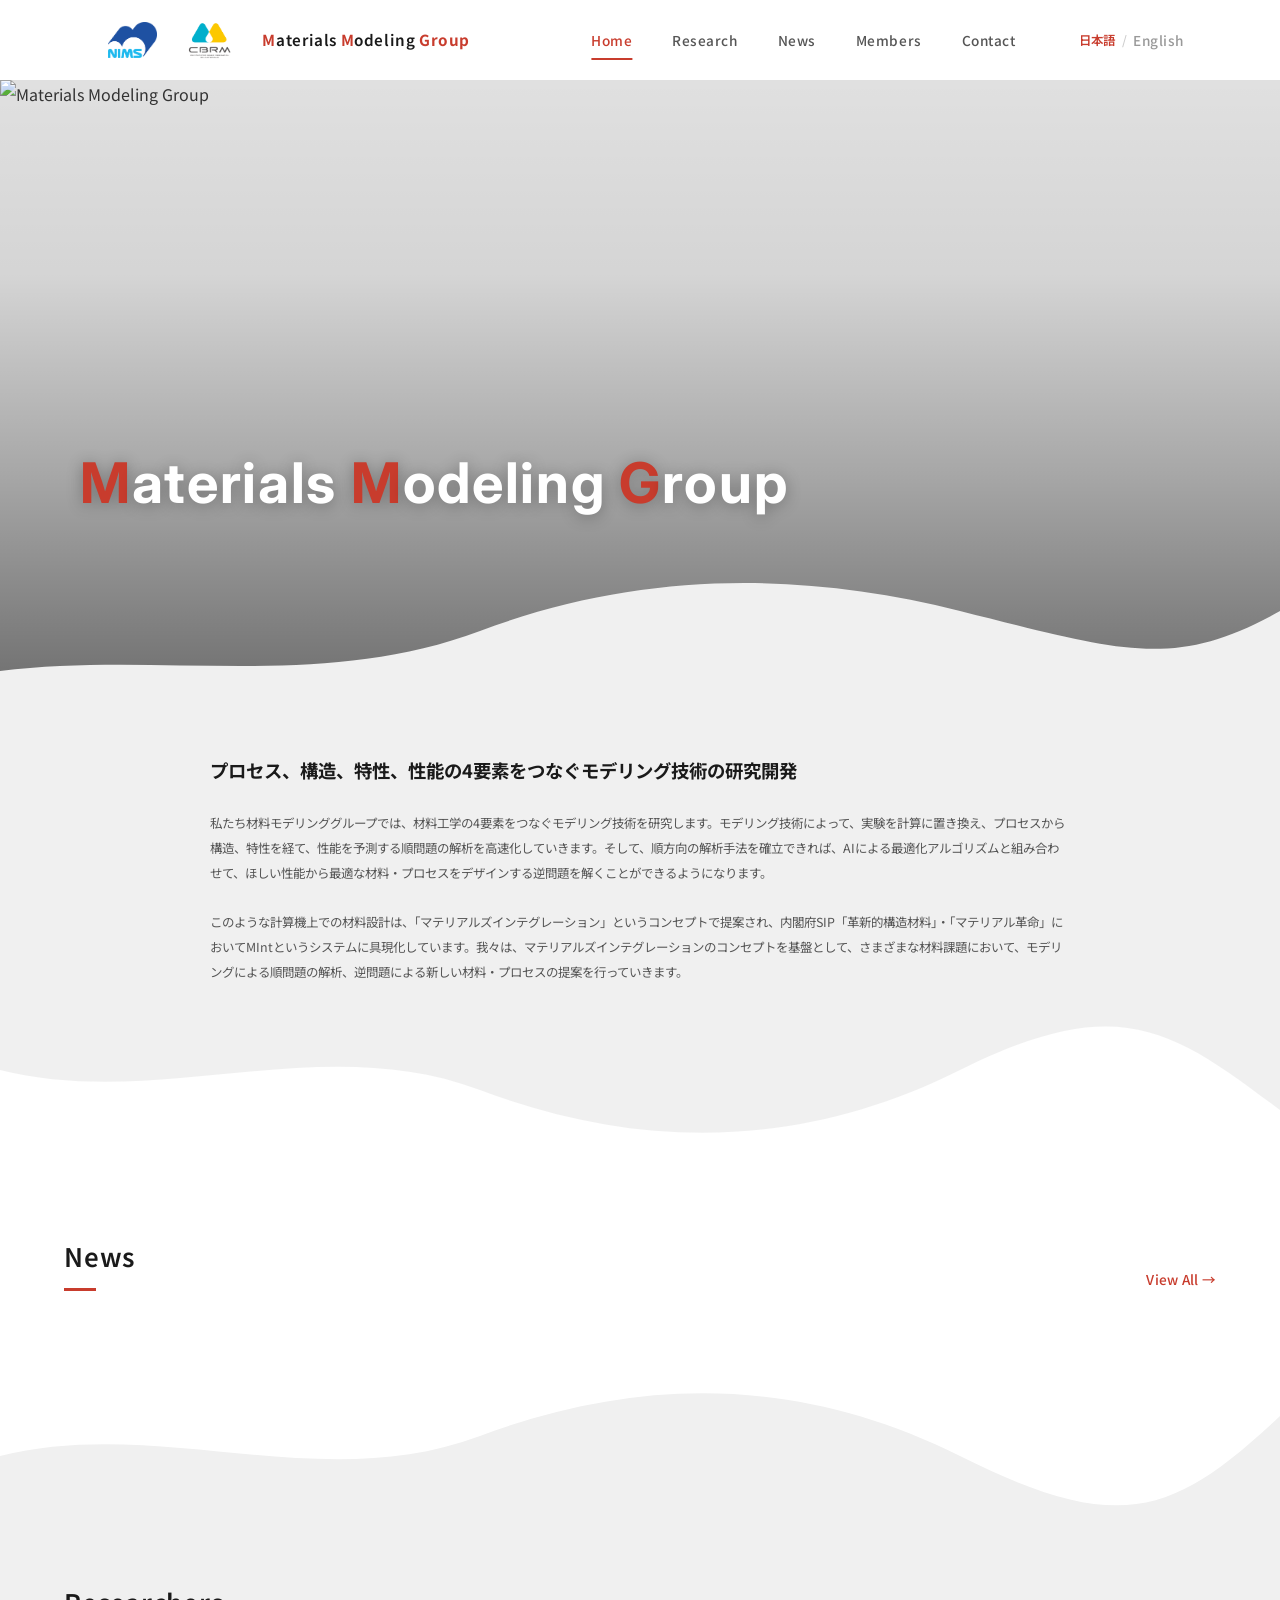
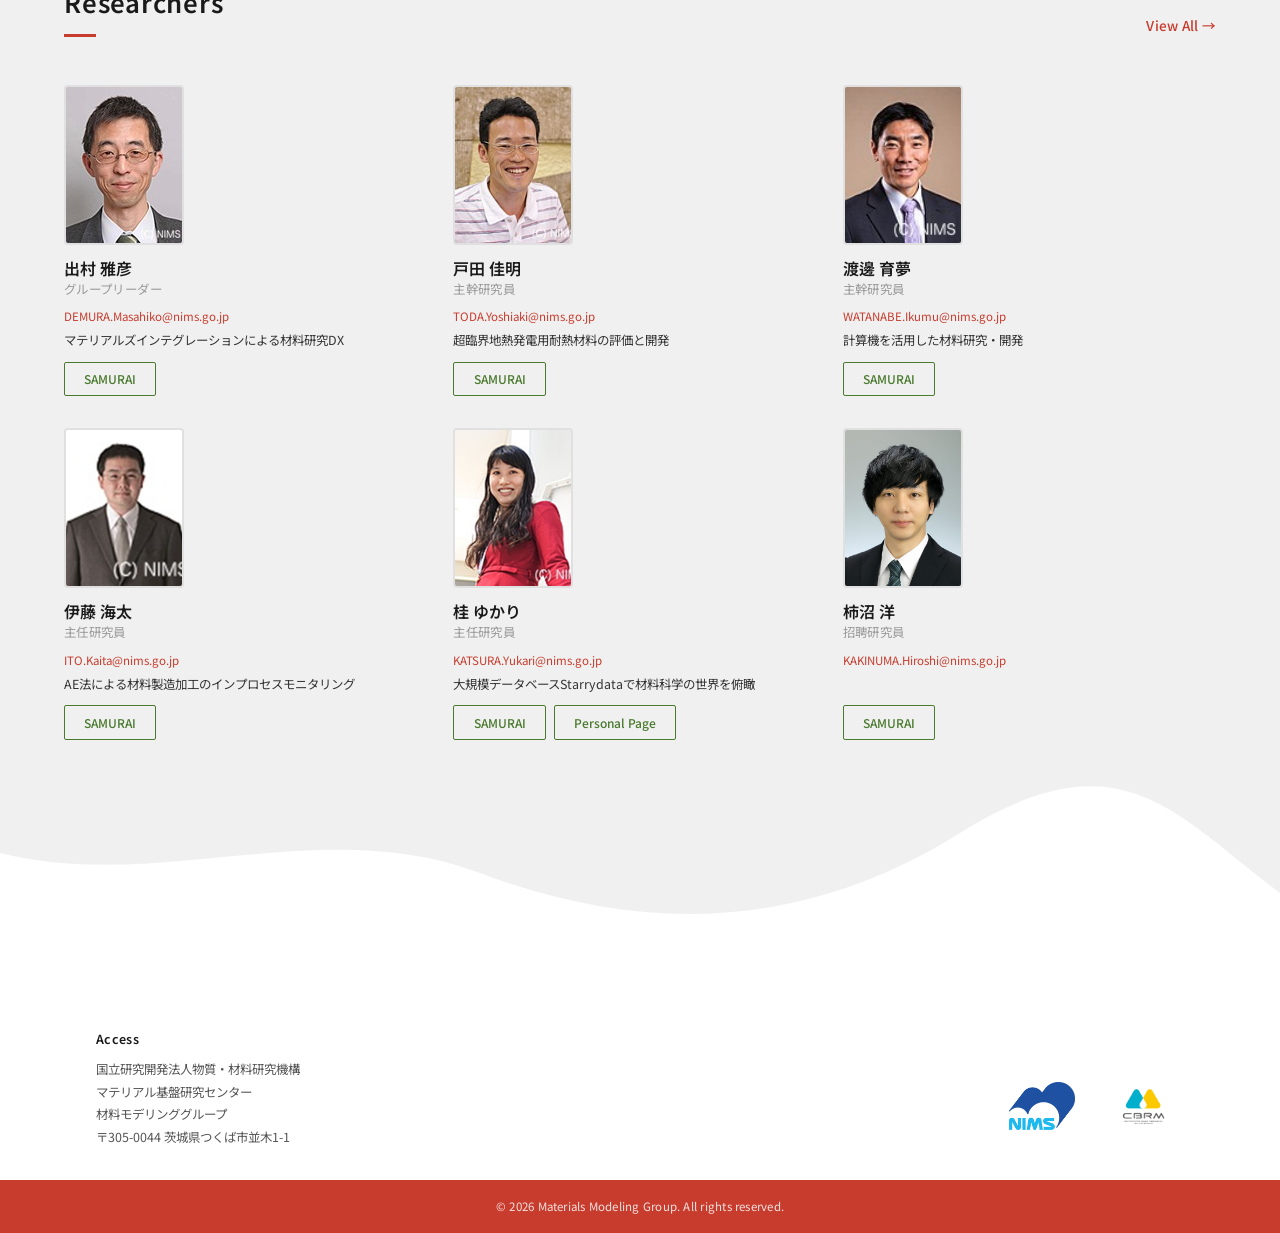
==== commit 4b2a1012: "渡邊育夢さんのPersonal Pageボタンを削除（TOPおよびMembersページ） Co-Authored-By: Claude Opus 4.7 (1M context) <noreply@a" ====
--- a/index.html
+++ b/index.html
@@ -123,7 +123,6 @@
             <p class="top-member-research">計算機を活用した材料研究・開発</p>
             <div class="top-member-buttons">
               <a href="https://samurai.nims.go.jp/profiles/watanabe_ikumu" class="personal-page-btn" target="_blank">SAMURAI</a>
-              <a href="https://www.nims.go.jp/personal/ikumu/" class="personal-page-btn" target="_blank">Personal Page</a>
             </div>
           </div>
         </div>
--- a/css/style.css
+++ b/css/style.css
@@ -914,8 +914,8 @@
 
 .member-entry {
   display: flex;
-  gap: 2rem;
-  padding: 1.75rem;
+  gap: 1.5rem;
+  padding: 1.25rem;
   background-color: transparent;
   border-radius: 4px;
   border: none;
@@ -1132,7 +1132,7 @@
 .member-grid-researcher {
   display: grid;
   grid-template-columns: repeat(2, 1fr);
-  gap: 1.5rem;
+  gap: 1rem;
 }
 
 .member-grid-3col {
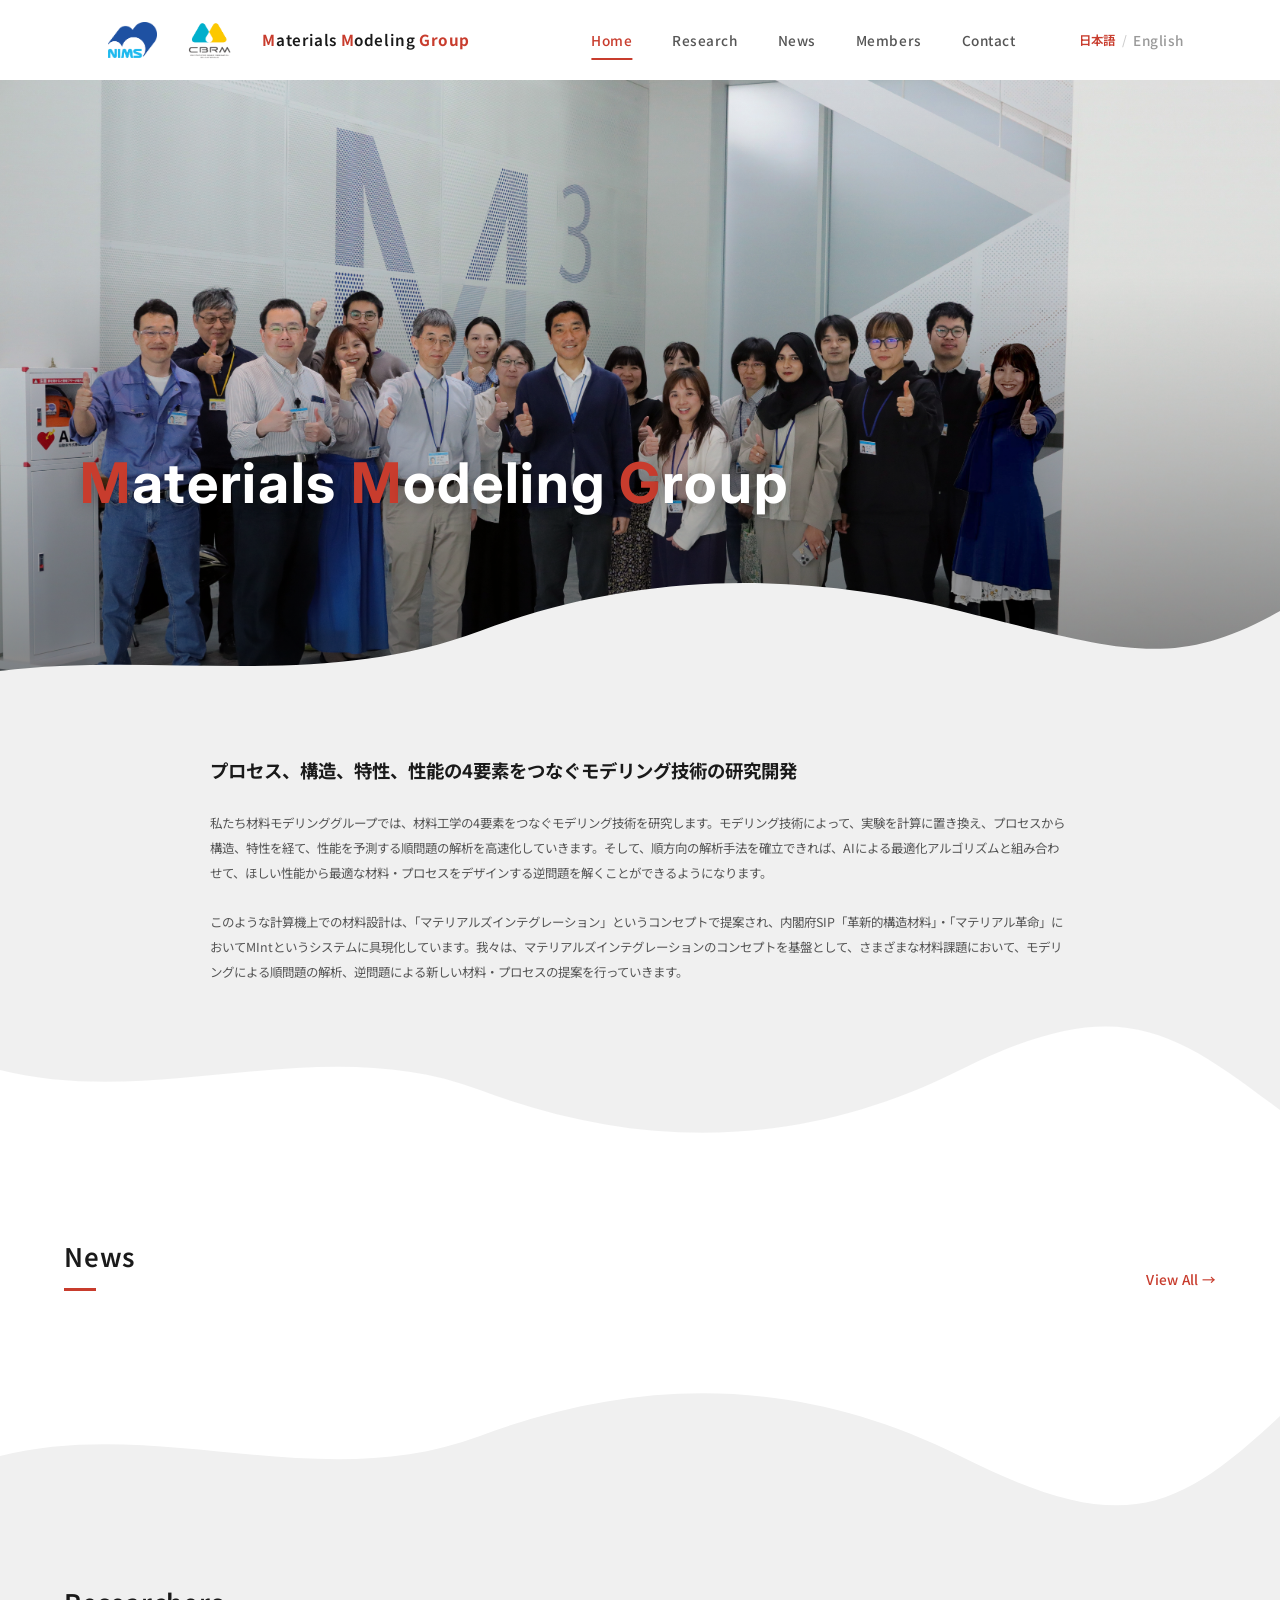
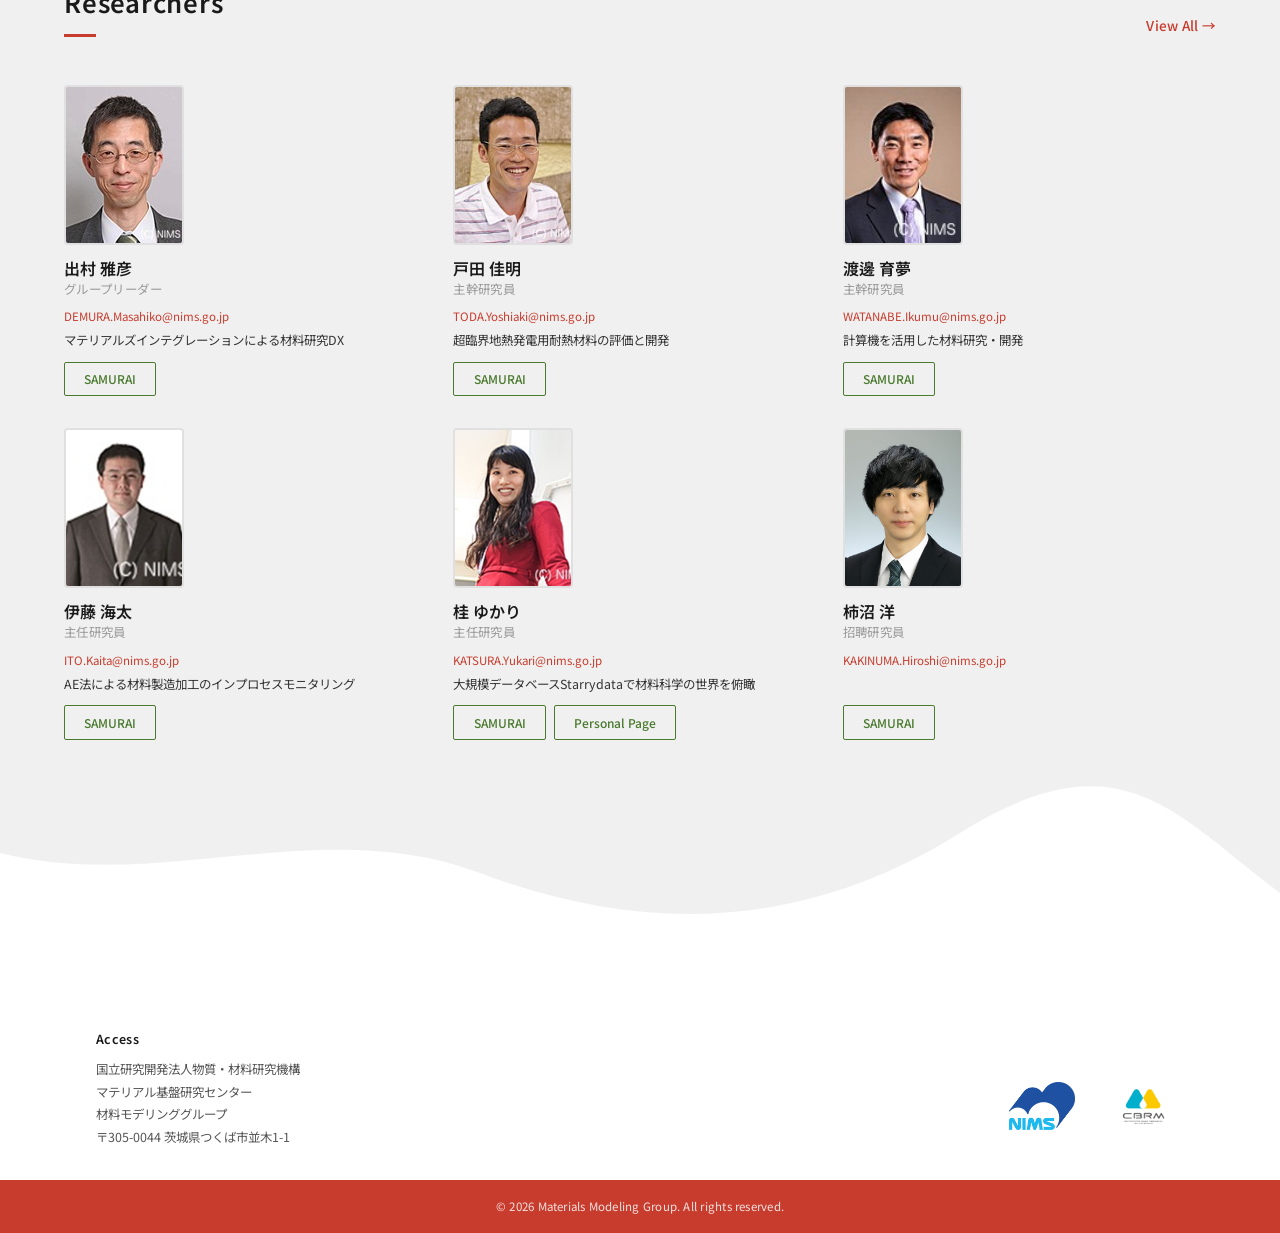
==== commit a215fe1a: "TOPページのヒーロー画像を mmg_top_2026_2.jpg に差し替え Co-Authored-By: Claude Opus 4.7 (1M context) <noreply@anthro" ====
--- a/index.html
+++ b/index.html
@@ -38,7 +38,7 @@
 
   <section class="hero">
     <div class="hero-image">
-      <img src="images/mmg_top_2026.jpg" alt="Materials Modeling Group">
+      <img src="images/mmg_top_2026_2.jpg" alt="Materials Modeling Group">
       <div class="hero-overlay">
         <h1 class="hero-title"><span class="accent">M</span>aterials <span class="accent">M</span>odeling <span class="accent">G</span>roup</h1>
       </div>
@@ -91,7 +91,7 @@
       </div>
       <div class="top-member-grid fade-in-up">
         <div class="top-member-card">
-          <img class="top-member-photo" src="images/出村雅彦.jpg" alt="出村 雅彦">
+          <img class="top-member-photo" src="images/members/出村雅彦.jpg" alt="出村 雅彦">
           <div class="top-member-body">
             <h3 class="top-member-name">出村 雅彦</h3>
             <p class="top-member-title">グループリーダー</p>
@@ -103,7 +103,7 @@
           </div>
         </div>
         <div class="top-member-card">
-          <img class="top-member-photo" src="images/戸田佳明.jpg" alt="戸田 佳明">
+          <img class="top-member-photo" src="images/members/戸田佳明.jpg" alt="戸田 佳明">
           <div class="top-member-body">
             <h3 class="top-member-name">戸田 佳明</h3>
             <p class="top-member-title">主幹研究員</p>
@@ -115,7 +115,7 @@
           </div>
         </div>
         <div class="top-member-card">
-          <img class="top-member-photo" src="images/渡邊育夢.jpg" alt="渡邊 育夢">
+          <img class="top-member-photo" src="images/members/渡邊育夢.jpg" alt="渡邊 育夢">
           <div class="top-member-body">
             <h3 class="top-member-name">渡邊 育夢</h3>
             <p class="top-member-title">主幹研究員</p>
@@ -127,7 +127,7 @@
           </div>
         </div>
         <div class="top-member-card">
-          <img class="top-member-photo" src="images/伊藤海太.jpg" alt="伊藤 海太">
+          <img class="top-member-photo" src="images/members/伊藤海太.jpg" alt="伊藤 海太">
           <div class="top-member-body">
             <h3 class="top-member-name">伊藤 海太</h3>
             <p class="top-member-title">主任研究員</p>
@@ -139,7 +139,7 @@
           </div>
         </div>
         <div class="top-member-card">
-          <img class="top-member-photo" src="images/桂ゆかり.jpg" alt="桂 ゆかり">
+          <img class="top-member-photo" src="images/members/桂ゆかり.jpg" alt="桂 ゆかり">
           <div class="top-member-body">
             <h3 class="top-member-name">桂 ゆかり</h3>
             <p class="top-member-title">主任研究員</p>
@@ -152,7 +152,7 @@
           </div>
         </div>
         <div class="top-member-card">
-          <img class="top-member-photo" src="images/柿沼洋.jpg" alt="柿沼 洋">
+          <img class="top-member-photo" src="images/members/柿沼洋.jpg" alt="柿沼 洋">
           <div class="top-member-body">
             <h3 class="top-member-name">柿沼 洋</h3>
             <p class="top-member-title">招聘研究員</p>
--- a/css/style.css
+++ b/css/style.css
@@ -2112,295 +2112,3 @@
   }
 }
 
-/* Landscape phones (wide but short) */
-@media (max-height: 650px) and (orientation: landscape) {
-  .navbar {
-    height: auto;
-    padding: 0.3rem 0;
-  }
-
-  .navbar-inner {
-    padding: 0 0.75rem;
-    width: 100%;
-  }
-
-  .navbar-brand {
-    flex-direction: row;
-    align-items: center;
-    gap: 0.4rem;
-  }
-
-  .navbar-logos {
-    gap: 0;
-  }
-
-  .navbar-logos img {
-    height: 36px;
-    padding: 7px;
-  }
-
-  .navbar-logos img:last-child {
-    height: 44px;
-    padding: 7px;
-  }
-
-
-  .navbar-brand-text {
-    font-size: 0.65rem;
-    margin-left: 0;
-    line-height: 1.2;
-  }
-
-  .hamburger {
-    display: flex;
-  }
-
-  .nav-links {
-    display: none;
-    position: fixed;
-    top: 50px;
-    left: 0;
-    right: 0;
-    background-color: #fff;
-    flex-direction: column;
-    padding: 1rem 2rem;
-    gap: 0;
-    box-shadow: 0 8px 24px rgba(0, 0, 0, 0.1);
-  }
-
-  .nav-links.open {
-    display: flex;
-  }
-
-  .hero {
-    margin-top: 50px;
-  }
-
-  .hero-image {
-    height: auto;
-    min-height: 0;
-    max-height: none;
-  }
-
-  .hero-image > img {
-    object-fit: contain;
-    height: auto;
-  }
-
-  .hero-overlay {
-    padding: 1rem 5% 2rem;
-  }
-
-  .hero-title {
-    font-size: clamp(1rem, 5vw, 1.5rem);
-    white-space: nowrap;
-  }
-
-  .section {
-    padding: 1rem 0 5rem;
-  }
-
-  .wave-divider svg,
-  .section .wave-divider-bottom svg {
-    height: 70px;
-  }
-
-  .top-member-wrapper {
-    display: grid;
-    grid-template-columns: repeat(4, 1fr);
-    gap: 0.5rem;
-  }
-
-  .top-member-leader,
-  .top-member-grid {
-    display: contents;
-  }
-
-  .top-member-leader .top-member-card {
-    width: auto;
-  }
-
-  .top-member-card {
-    padding: 0.75rem 0.4rem 0.5rem;
-  }
-
-  .top-member-photo {
-    width: 50px;
-    height: 65px;
-  }
-
-  .top-member-name {
-    font-size: 0.6rem;
-    white-space: nowrap;
-  }
-
-  .top-member-title {
-    font-size: 0.5rem;
-  }
-
-  .top-member-email {
-    display: none;
-  }
-
-  .top-member-research {
-    font-size: 0.5rem;
-    line-height: 1.3;
-  }
-
-  .personal-page-btn {
-    font-size: 0.5rem;
-    padding: 0.15rem 0.5rem;
-  }
-
-  .top-member-buttons {
-    flex-direction: column;
-    gap: 0.2rem;
-  }
-
-  .page-header {
-    padding-top: calc(50px + 1.5rem);
-  }
-
-  .page-header p {
-    font-size: 0.72rem;
-  }
-
-  .section-header h2 {
-    font-size: 1rem;
-  }
-
-  .intro-heading {
-    font-size: 0.82rem;
-  }
-
-  .intro-text p {
-    font-size: 0.78rem !important;
-  }
-
-  .news-timeline-item .news-title {
-    font-size: 0.78rem;
-  }
-
-  .member-grid-2col,
-  .member-grid-researcher {
-    grid-template-columns: repeat(4, 1fr);
-    gap: 0.3rem;
-  }
-
-  .member-grid-3col {
-    grid-template-columns: repeat(3, 1fr);
-    gap: 0.3rem;
-  }
-
-  .member-grid-3col .member-entry {
-    flex-direction: column;
-    align-items: center;
-    text-align: center;
-  }
-
-  .member-grid-3col .member-info {
-    align-items: center;
-  }
-
-  .member-grid-3col .member-photo {
-    width: 80px;
-    height: 107px;
-  }
-
-  .member-entry {
-    flex-direction: column;
-    gap: 0.2rem;
-    padding: 0.3rem;
-    align-items: center;
-    text-align: center;
-    overflow: hidden;
-  }
-
-  .member-photo {
-    width: 80px;
-    height: 107px;
-  }
-
-  .member-name {
-    font-size: 0.6rem;
-    line-height: 1.2;
-    margin-bottom: 0;
-    overflow-wrap: break-word;
-    word-break: break-word;
-    max-width: 100%;
-  }
-
-  .member-title-label {
-    font-size: 0.5rem;
-    margin-bottom: 0.1rem;
-  }
-
-  .member-photo-area .email,
-  .member-info .research-title,
-  .member-info .keywords {
-    display: none;
-  }
-
-  .member-photo-area {
-    align-items: center;
-  }
-
-  .member-info .samurai-btn,
-  .member-info .personal-page-btn,
-  .member-info .researchmap-btn {
-    font-size: 0.4rem;
-    padding: 0.1rem 0.3rem;
-    margin-bottom: 0;
-    margin-right: 0;
-  }
-
-  .member-info {
-    flex: 1;
-    display: flex;
-    flex-direction: column;
-    width: 100%;
-  }
-
-  .member-buttons {
-    align-self: center;
-    margin-top: auto;
-    padding-top: 0.1rem;
-    flex-wrap: wrap;
-    justify-content: center;
-    gap: 0.2rem;
-  }
-
-  .member-additional-roles {
-    display: none;
-  }
-
-  .lang-switcher {
-    margin-left: 0;
-    padding: 0.5rem 0;
-    justify-content: center;
-    font-size: 0.85rem;
-  }
-
-  .footer {
-    font-size: 0.78rem;
-    padding: 1.5rem 0 0;
-  }
-
-  .footer-access {
-    line-height: 1.4;
-  }
-
-  .footer-access-title {
-    font-size: 0.78rem;
-    margin-bottom: 0.2rem;
-  }
-
-  .footer-content {
-    margin-bottom: 1rem;
-  }
-
-  .footer-bottom {
-    margin-top: 1rem;
-    padding: 0.5rem 0;
-  }
-}
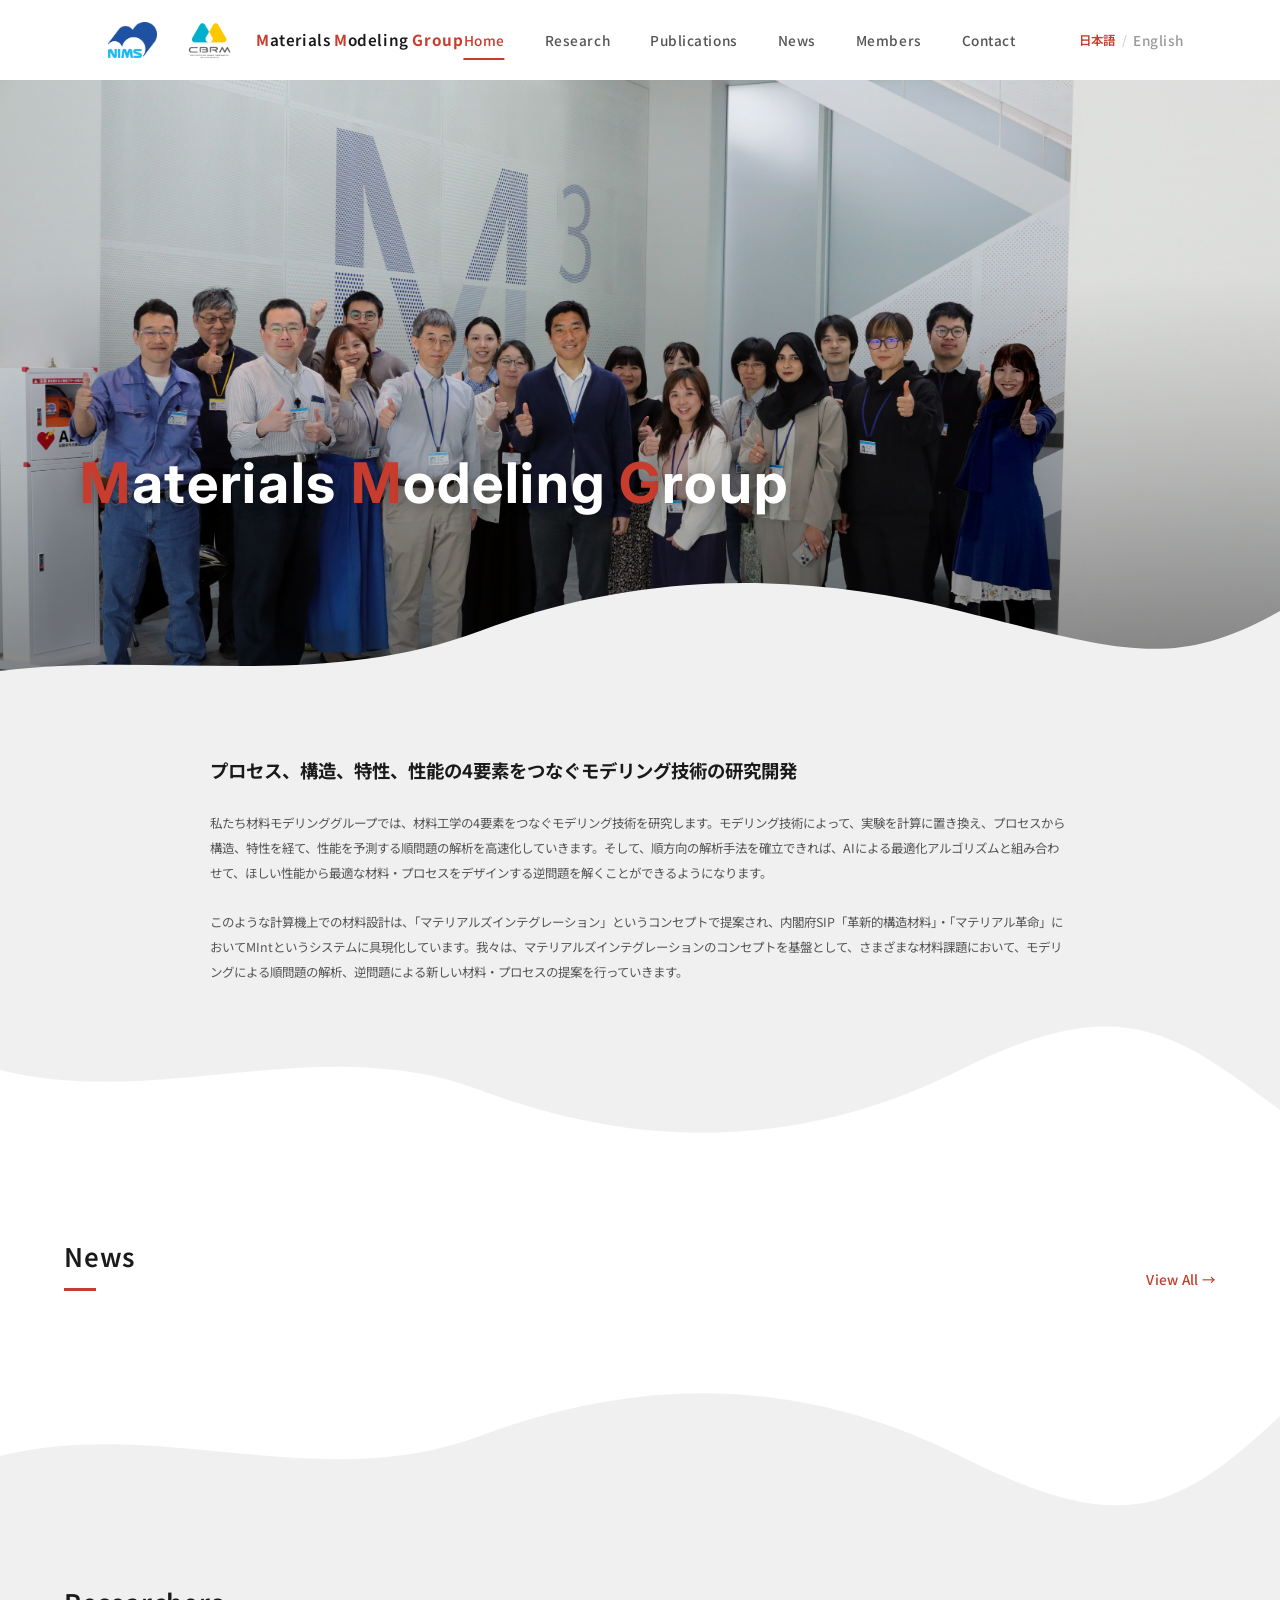
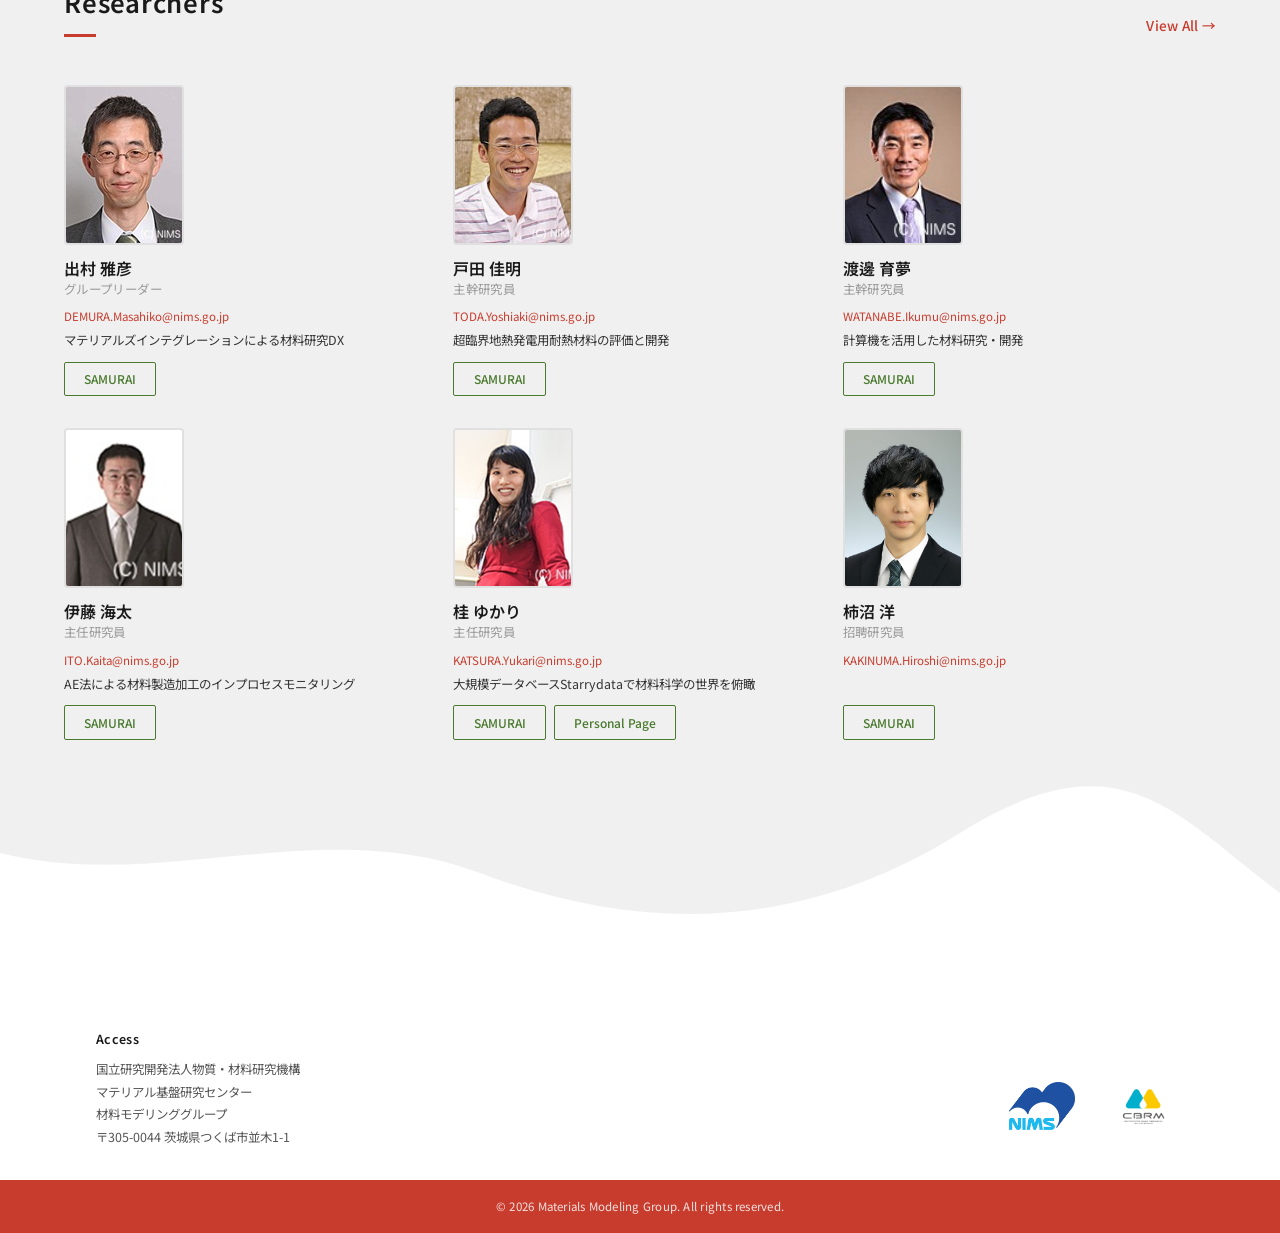
==== commit ccf5386f: "SAMURAI 業績を自動同期する Publications ページを追加 - scripts/fetch_samurai_publications.py: SAMURAI 日英ページから 5 セクシ" ====
--- a/index.html
+++ b/index.html
@@ -19,6 +19,7 @@
       <nav class="nav-links">
         <a href="index.html" class="active">Home</a>
         <a href="research.html">Research</a>
+        <a href="publications.html">Publications</a>
         <a href="news.html">News</a>
         <a href="members.html">Members</a>
         <a href="contact.html">Contact</a>
--- a/css/style.css
+++ b/css/style.css
@@ -879,6 +879,159 @@
 }
 
 /* ========================================
+   Publications Page (publications.html)
+   ======================================== */
+.page-subtitle {
+  color: #888;
+  font-size: 0.85rem;
+  margin-top: 0.4rem;
+}
+
+.page-subtitle a {
+  color: #c83c2d;
+  text-decoration: none;
+}
+
+.page-subtitle a:hover {
+  text-decoration: underline;
+}
+
+.pub-section-tabs {
+  display: flex;
+  gap: 0.4rem;
+  margin-bottom: 1rem;
+  flex-wrap: wrap;
+}
+
+.pub-section-tab {
+  padding: 0.5rem 1.1rem;
+  font-size: 0.85rem;
+  font-weight: 500;
+  color: #555;
+  cursor: pointer;
+  background-color: #f2f2f2;
+  border: 1px solid #e0e0e0;
+  border-radius: 3px;
+  transition: color 0.2s, background-color 0.2s, border-color 0.2s;
+}
+
+.pub-section-tab:hover {
+  color: #1a1a1a;
+  background-color: #eaeaea;
+}
+
+.pub-section-tab.active {
+  color: #fff;
+  background-color: #c83c2d;
+  border-color: #c83c2d;
+  font-weight: 600;
+}
+
+.pub-section-count {
+  font-size: 0.75rem;
+  opacity: 0.8;
+  margin-left: 0.2rem;
+}
+
+.pub-year-tabs {
+  display: flex;
+  gap: 0;
+  margin-bottom: 1.5rem;
+  border-bottom: 2px solid #e0e0e0;
+  flex-wrap: wrap;
+}
+
+.pub-year-tab {
+  padding: 0.5rem 1rem;
+  font-size: 0.82rem;
+  font-weight: 500;
+  color: #888;
+  cursor: pointer;
+  border-bottom: 2px solid transparent;
+  margin-bottom: -2px;
+  transition: color 0.2s, border-color 0.2s;
+}
+
+.pub-year-tab:hover {
+  color: #333;
+}
+
+.pub-year-tab.active {
+  color: #c83c2d;
+  border-bottom-color: #c83c2d;
+  font-weight: 600;
+}
+
+.pub-list {
+  display: flex;
+  flex-direction: column;
+  gap: 1rem;
+}
+
+.pub-year-header {
+  color: #1a1a1a;
+  font-size: 0.95rem;
+  font-weight: 600;
+  padding: 0.5rem 0.75rem;
+  border-left: 3px solid #c83c2d;
+  background-color: #f7f7f7;
+  margin-top: 1rem;
+}
+
+.pub-entries {
+  list-style: disc;
+  padding-left: 1.6rem;
+  margin: 0.5rem 0 1rem 0;
+}
+
+.pub-entry {
+  color: #333;
+  font-size: 0.85rem;
+  line-height: 1.75;
+  margin-bottom: 0.9rem;
+  padding-left: 0.2rem;
+}
+
+.pub-entry a {
+  color: #1a1a1a;
+  text-decoration: underline;
+  text-decoration-color: #ccc;
+  text-underline-offset: 2px;
+}
+
+.pub-entry a:hover {
+  color: #c83c2d;
+  text-decoration-color: #c83c2d;
+}
+
+.pub-entry .open_access {
+  display: inline-block;
+  background-color: #e67e22;
+  color: #fff;
+  padding: 0.05rem 0.5rem;
+  border-radius: 2px;
+  font-size: 0.7rem;
+  font-weight: 600;
+  margin-left: 0.3rem;
+  vertical-align: baseline;
+  letter-spacing: 0.02em;
+}
+
+.pub-empty {
+  color: #888;
+  font-size: 0.9rem;
+  padding: 2rem 0;
+  text-align: center;
+}
+
+.pub-updated {
+  color: #aaa;
+  font-size: 0.75rem;
+  text-align: right;
+  margin-top: 2rem;
+}
+
+/* ========================================
    Members Page (members.html)
    ======================================== */
 .member-section {
@@ -1368,6 +1521,75 @@
   margin-bottom: 0;
 }
 
+.research-intro h2 {
+  color: #1a1a1a;
+  font-size: 1.05rem;
+  font-weight: 600;
+  margin: 1.8rem 0 1rem;
+  line-height: 1.35;
+}
+
+.research-intro h2:first-child {
+  margin-top: 0;
+}
+
+.research-intro h3 {
+  color: #1a1a1a;
+  font-size: 0.9rem;
+  font-weight: 600;
+  margin: 1.4rem 0 0.8rem;
+  line-height: 1.4;
+}
+
+.research-intro ul, .research-intro ol {
+  padding-left: 1.5rem;
+  margin-bottom: 1.5rem;
+  color: #555;
+  font-size: 0.78rem;
+}
+
+.research-intro li {
+  margin-bottom: 0.4rem;
+}
+
+.research-intro a {
+  color: #c83c2d;
+  text-decoration: none;
+}
+
+.research-intro a:hover {
+  text-decoration: underline;
+}
+
+.research-intro strong {
+  color: #1a1a1a;
+  font-weight: 600;
+}
+
+.research-intro img {
+  max-width: 100%;
+  height: auto;
+  display: block;
+  margin: 1.5rem auto;
+  border-radius: 4px;
+}
+
+.research-intro blockquote {
+  border-left: 3px solid #c83c2d;
+  padding: 0.3rem 0 0.3rem 1rem;
+  margin: 1.2rem 0;
+  color: #666;
+  font-size: 0.78rem;
+  background: #fafafa;
+}
+
+.research-loading {
+  text-align: center;
+  color: #999;
+  font-size: 0.85rem;
+  padding: 2rem 0;
+}
+
 /* ========================================
    Contact Form
    ======================================== */
@@ -1964,6 +2186,20 @@
     gap: 0.75rem;
     align-items: flex-start;
   }
+
+  /* Research page (Markdown 描画部) */
+  .research-intro { line-height: 1.9; }
+  .research-intro p { font-size: 0.82rem; margin-bottom: 1.2rem; }
+  .research-intro h2 { font-size: 1rem; line-height: 1.3; margin: 1.4rem 0 0.7rem; }
+  .research-intro h3 { font-size: 0.88rem; margin: 1.1rem 0 0.6rem; }
+  .research-intro ul, .research-intro ol { font-size: 0.82rem; }
+  .research-intro blockquote { font-size: 0.82rem; }
+
+  /* Publications page */
+  .pub-section-tab { padding: 0.4rem 0.75rem; font-size: 0.78rem; }
+  .pub-year-tab { padding: 0.4rem 0.75rem; font-size: 0.78rem; }
+  .pub-entry { font-size: 0.8rem; line-height: 1.7; }
+  .pub-year-header { font-size: 0.88rem; }
 }
 
 @media (max-width: 480px) {
@@ -2110,5 +2346,14 @@
     margin-top: 1rem;
     padding: 0.5rem 0;
   }
-}
-
+
+  /* Research page (Markdown 描画部) - 極小画面向け */
+  .research-intro { line-height: 1.8; }
+  .research-intro p { font-size: 0.85rem; margin-bottom: 1rem; }
+  .research-intro h2 { font-size: 0.95rem; line-height: 1.3; margin: 1.2rem 0 0.6rem; }
+  .research-intro h3 { font-size: 0.85rem; margin: 1rem 0 0.5rem; }
+  .research-intro ul, .research-intro ol { font-size: 0.85rem; padding-left: 1.2rem; }
+  .research-intro blockquote { font-size: 0.85rem; padding: 0.3rem 0 0.3rem 0.8rem; }
+  .research-intro img { margin: 1rem auto; }
+}
+
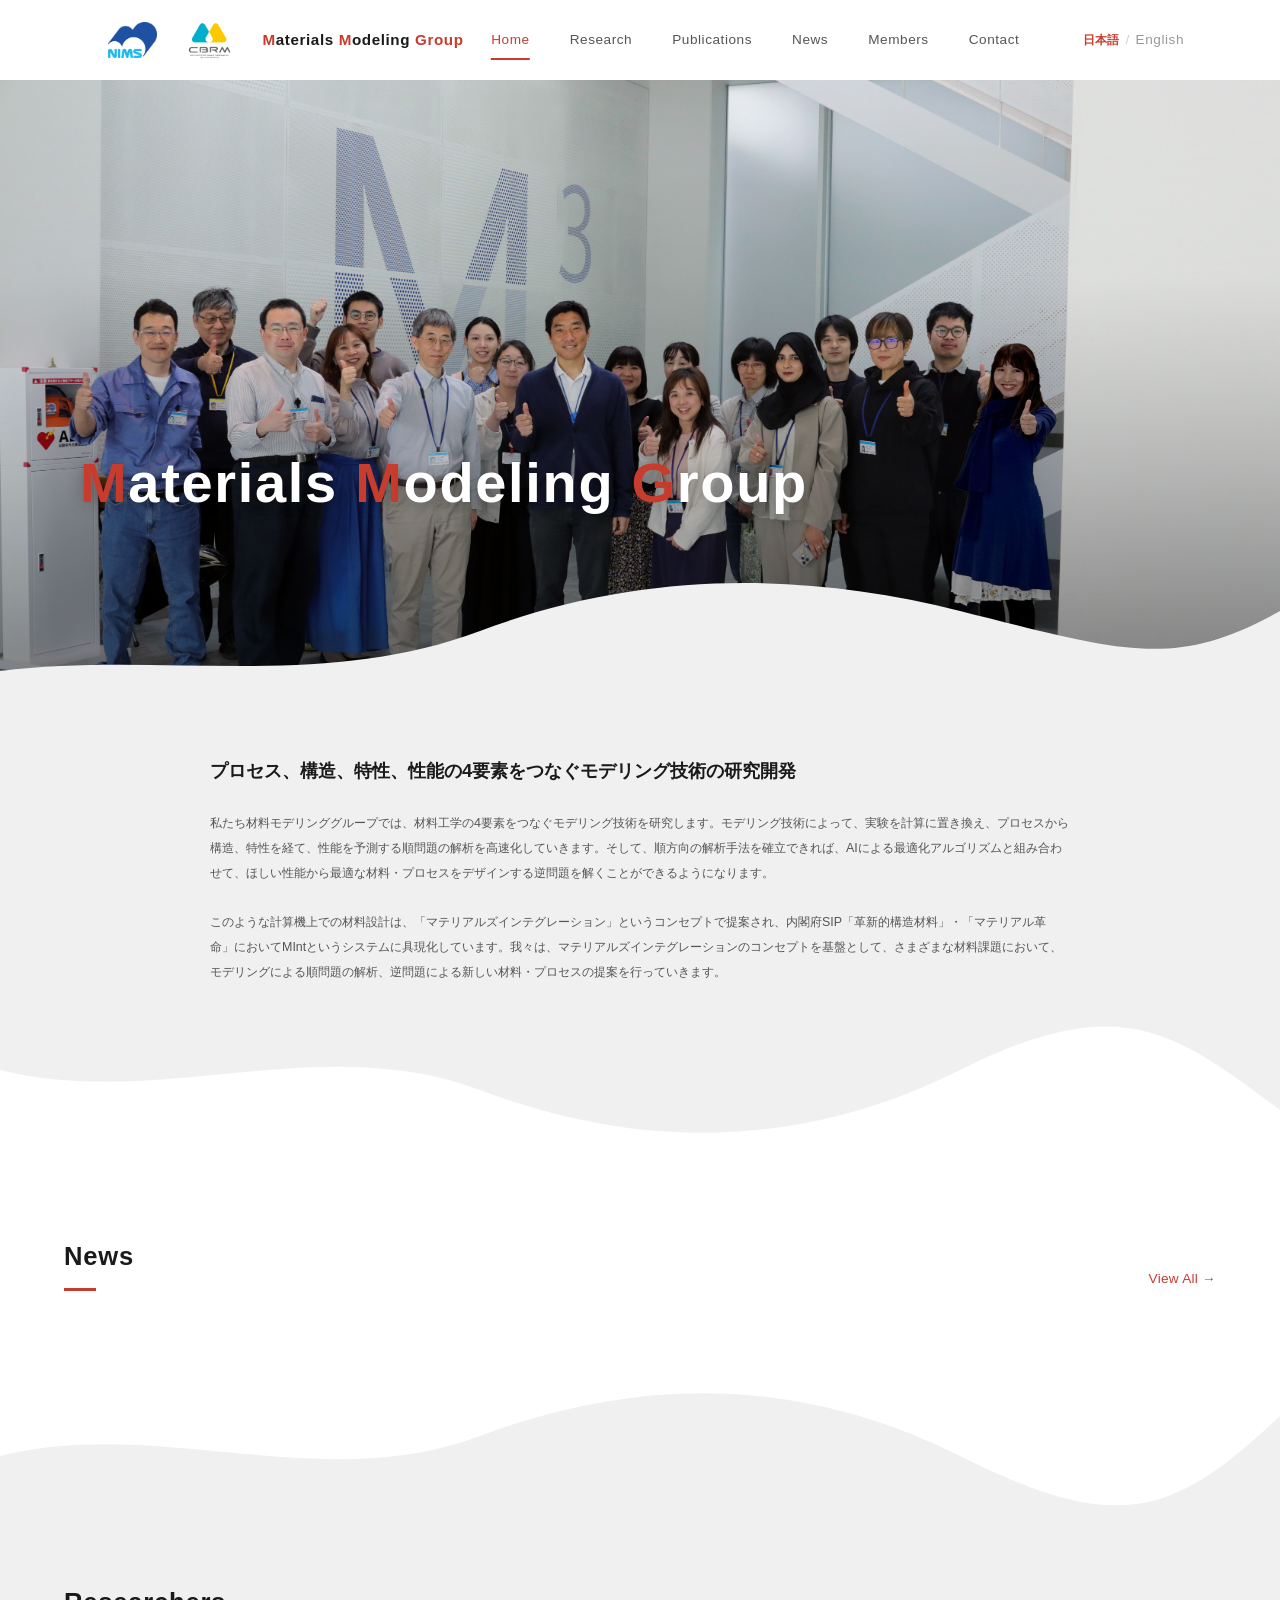
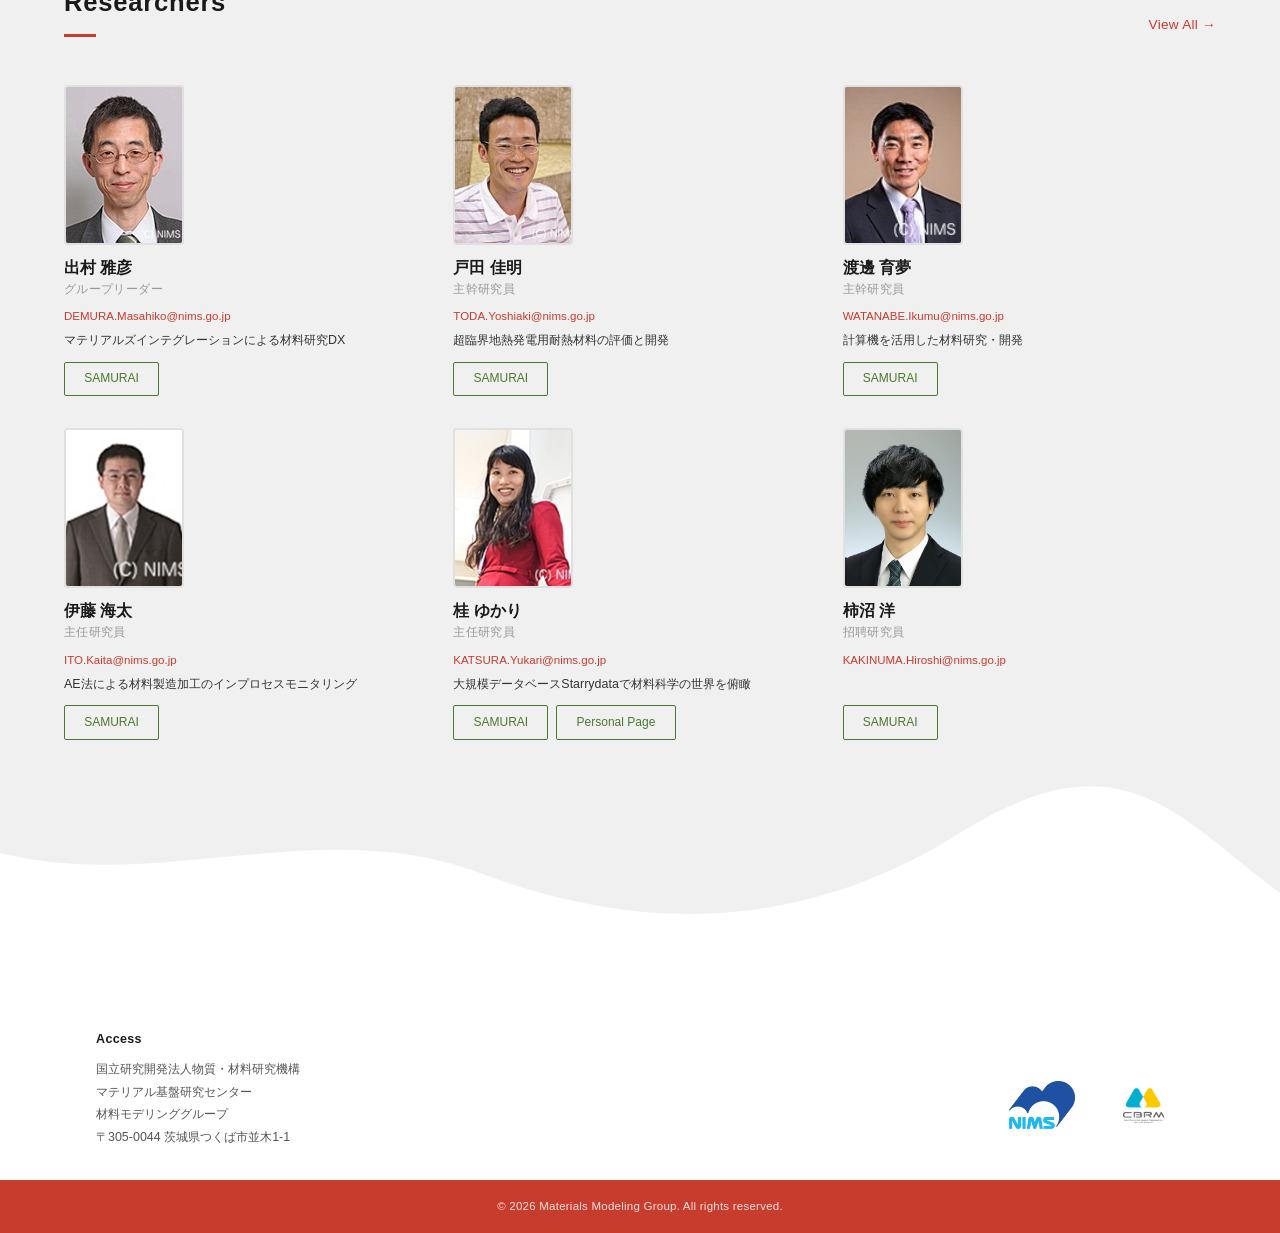
==== commit 993e58bc: "CSP meta タグ導入とインライン JS の外部化 (#19) A2B 攻撃対応の残課題として、Content Security Policy の導入と前提となるインライン JavaScript " ====
--- a/index.html
+++ b/index.html
@@ -3,6 +3,7 @@
 <head>
   <meta charset="UTF-8">
   <meta name="viewport" content="width=device-width, initial-scale=1.0">
+  <meta http-equiv="Content-Security-Policy" content="default-src 'self'; script-src 'self' https://cdn.jsdelivr.net; style-src 'self' 'unsafe-inline'; img-src 'self' https: data:; font-src 'self'; connect-src 'self' https://raw.githubusercontent.com; frame-src https://maps.google.com https://www.google.com; object-src 'none'; base-uri 'self'; form-action 'self' mailto:;">
   <title>Materials Modeling Group</title>
   <link rel="stylesheet" href="css/style.css">
 </head>
@@ -11,8 +12,8 @@
     <div class="navbar-inner">
       <a href="index.html" class="navbar-brand">
         <div class="navbar-logos">
-          <img src="images/logo_nims_20190425mark.png" alt="NIMS" class="logo-link" onclick="event.preventDefault();event.stopPropagation();window.open(&#39;https://www.nims.go.jp/&#39;,&#39;_blank&#39;)" style="cursor:pointer">
-          <img src="images/cbrm_logo_tate.png" alt="CBRM" class="logo-link" onclick="event.preventDefault();event.stopPropagation();window.open(&#39;https://www.nims.go.jp/cbrm/&#39;,&#39;_blank&#39;)" style="cursor:pointer">
+          <img src="images/logo_nims_20190425mark.png" alt="NIMS" class="logo-link" data-href="https://www.nims.go.jp/" style="cursor:pointer">
+          <img src="images/cbrm_logo_tate.png" alt="CBRM" class="logo-link" data-href="https://www.nims.go.jp/cbrm/" style="cursor:pointer">
         </div>
         <span class="navbar-brand-text"><span>M</span>aterials <span>M</span>odeling <span>G</span><span class="group-full">roup</span><span class="group-short">r.</span></span>
       </a>
@@ -99,7 +100,7 @@
             <p class="top-member-email"><a href="mailto:DEMURA.Masahiko@nims.go.jp">DEMURA.Masahiko@nims.go.jp</a></p>
             <p class="top-member-research">マテリアルズインテグレーションによる材料研究DX</p>
             <div class="top-member-buttons">
-              <a href="https://samurai.nims.go.jp/profiles/demura_masahiko" class="personal-page-btn" target="_blank">SAMURAI</a>
+              <a href="https://samurai.nims.go.jp/profiles/demura_masahiko" class="personal-page-btn" target="_blank" rel="noopener noreferrer">SAMURAI</a>
             </div>
           </div>
         </div>
@@ -111,7 +112,7 @@
             <p class="top-member-email"><a href="mailto:TODA.Yoshiaki@nims.go.jp">TODA.Yoshiaki@nims.go.jp</a></p>
             <p class="top-member-research">超臨界地熱発電用耐熱材料の評価と開発</p>
             <div class="top-member-buttons">
-              <a href="https://samurai.nims.go.jp/profiles/toda_yoshiaki" class="personal-page-btn" target="_blank">SAMURAI</a>
+              <a href="https://samurai.nims.go.jp/profiles/toda_yoshiaki" class="personal-page-btn" target="_blank" rel="noopener noreferrer">SAMURAI</a>
             </div>
           </div>
         </div>
@@ -123,7 +124,7 @@
             <p class="top-member-email"><a href="mailto:WATANABE.Ikumu@nims.go.jp">WATANABE.Ikumu@nims.go.jp</a></p>
             <p class="top-member-research">計算機を活用した材料研究・開発</p>
             <div class="top-member-buttons">
-              <a href="https://samurai.nims.go.jp/profiles/watanabe_ikumu" class="personal-page-btn" target="_blank">SAMURAI</a>
+              <a href="https://samurai.nims.go.jp/profiles/watanabe_ikumu" class="personal-page-btn" target="_blank" rel="noopener noreferrer">SAMURAI</a>
             </div>
           </div>
         </div>
@@ -135,7 +136,7 @@
             <p class="top-member-email"><a href="mailto:ITO.Kaita@nims.go.jp">ITO.Kaita@nims.go.jp</a></p>
             <p class="top-member-research">AE法による材料製造加工のインプロセスモニタリング</p>
             <div class="top-member-buttons">
-              <a href="https://samurai.nims.go.jp/profiles/ito_kaita" class="personal-page-btn" target="_blank">SAMURAI</a>
+              <a href="https://samurai.nims.go.jp/profiles/ito_kaita" class="personal-page-btn" target="_blank" rel="noopener noreferrer">SAMURAI</a>
             </div>
           </div>
         </div>
@@ -147,8 +148,8 @@
             <p class="top-member-email"><a href="mailto:KATSURA.Yukari@nims.go.jp">KATSURA.Yukari@nims.go.jp</a></p>
             <p class="top-member-research">大規模データベースStarrydataで材料科学の世界を俯瞰</p>
             <div class="top-member-buttons">
-              <a href="https://samurai.nims.go.jp/profiles/katsura_yukari" class="personal-page-btn" target="_blank">SAMURAI</a>
-              <a href="#" class="personal-page-btn" target="_blank">Personal Page</a>
+              <a href="https://samurai.nims.go.jp/profiles/katsura_yukari" class="personal-page-btn" target="_blank" rel="noopener noreferrer">SAMURAI</a>
+              <a href="https://starrydata.nims.go.jp/" class="personal-page-btn" target="_blank" rel="noopener noreferrer">Personal Page</a>
             </div>
           </div>
         </div>
@@ -160,7 +161,7 @@
             <p class="top-member-email"><a href="mailto:KAKINUMA.Hiroshi@nims.go.jp">KAKINUMA.Hiroshi@nims.go.jp</a></p>
             <p class="top-member-research"></p>
             <div class="top-member-buttons">
-              <a href="https://samurai.nims.go.jp/profiles/kakinuma_hiroshi" class="personal-page-btn" target="_blank">SAMURAI</a>
+              <a href="https://samurai.nims.go.jp/profiles/kakinuma_hiroshi" class="personal-page-btn" target="_blank" rel="noopener noreferrer">SAMURAI</a>
             </div>
           </div>
         </div>
@@ -184,8 +185,8 @@
           <p>〒305-0044 茨城県つくば市並木1-1</p>
         </div>
         <div class="footer-logos">
-          <a href="https://www.nims.go.jp/" target="_blank" rel="noopener"><img src="images/logo_nims_20190425mark.png" alt="NIMS"></a>
-          <a href="https://www.nims.go.jp/cbrm/" target="_blank" rel="noopener"><img src="images/cbrm_logo_tate.png" alt="CBRM"></a>
+          <a href="https://www.nims.go.jp/" target="_blank" rel="noopener noreferrer"><img src="images/logo_nims_20190425mark.png" alt="NIMS"></a>
+          <a href="https://www.nims.go.jp/cbrm/" target="_blank" rel="noopener noreferrer"><img src="images/cbrm_logo_tate.png" alt="CBRM"></a>
         </div>
       </div>
     </div>
@@ -195,34 +196,6 @@
   </footer>
 
   <script src="js/main.js"></script>
-  <script>
-    (function() {
-      var el = document.getElementById('top-news');
-      if (!el) return;
-      var lang = location.pathname.includes('-en.html') ? 'en' : 'ja';
-      var newsPage = lang === 'en' ? 'news-en.html' : 'news.html';
-      var NEWS_LIST_URL = 'https://raw.githubusercontent.com/materials-modeling-group/homepage/main/data/news.json';
-      function escapeHtml(s) { var d = document.createElement('div'); d.textContent = s == null ? '' : s; return d.innerHTML; }
-      fetch(NEWS_LIST_URL)
-        .then(function(r) { return r.json(); })
-        .then(function(data) {
-          data.slice(0, 5).forEach(function(item) {
-            var title = lang === 'en' ? (item.title_en || item.title) : item.title;
-            var a = document.createElement('a');
-            a.className = 'news-timeline-item';
-            if (item.url) {
-              a.href = item.url;
-              a.target = '_blank';
-              a.rel = 'noopener';
-            } else {
-              a.href = newsPage;
-            }
-            a.innerHTML = '<span class="date">' + escapeHtml(item.date || '') + '</span><span class="news-title">' + escapeHtml(title) + '</span>';
-            el.appendChild(a);
-          });
-          el.classList.add('visible');
-        });
-    })();
-  </script>
+  <script src="js/top-news.js"></script>
 </body>
 </html>
--- a/css/style.css
+++ b/css/style.css
@@ -1593,30 +1593,258 @@
 /* ========================================
    Contact Form
    ======================================== */
-.contact-form {
-  max-width: 600px;
+.contact-layout {
+  display: grid;
+  grid-template-columns: minmax(0, 1.6fr) minmax(0, 1fr);
+  gap: 2rem;
+  align-items: start;
+  max-width: 1100px;
   margin: 0 auto;
 }
+
+/* 旧クラス互換 */
+.contact-form { max-width: 600px; margin: 0 auto; }
+
+.contact-form-section { min-width: 0; }
+.contact-info-section { min-width: 0; display: flex; flex-direction: column; gap: 1.25rem; }
 
 .form-card {
   background-color: #fff;
-  padding: 2.5rem;
-  border-radius: 4px;
-  box-shadow: 0 2px 12px rgba(0, 0, 0, 0.06);
-  border: 1px solid #e0e0e0;
+  padding: 2.25rem 2.25rem 1.75rem;
+  border-radius: 6px;
+  box-shadow: 0 2px 14px rgba(0, 0, 0, 0.06);
+  border: 1px solid #e6e6e6;
+}
+
+.form-row {
+  display: grid;
+  grid-template-columns: 1fr 1fr;
+  gap: 1.25rem;
 }
 
 .form-group {
-  margin-bottom: 1.5rem;
+  margin-bottom: 1.4rem;
+}
+
+.form-row .form-group {
+  margin-bottom: 1.4rem;
 }
 
 .form-group label {
   display: block;
-  margin-bottom: 0.5rem;
+  margin-bottom: 0.45rem;
   color: #1a1a1a;
   font-weight: 500;
   font-size: 0.85rem;
   letter-spacing: 0.02em;
+}
+
+.form-group label .req {
+  color: #c83c2d;
+  margin-left: 0.15rem;
+  font-weight: 400;
+}
+
+.form-hint {
+  color: #999;
+  font-size: 0.72rem;
+  margin-top: 0.35rem;
+  line-height: 1.4;
+}
+
+.form-note {
+  color: #999;
+  font-size: 0.72rem;
+  text-align: center;
+  margin-top: 0.9rem;
+  line-height: 1.5;
+}
+
+.info-card {
+  background-color: #fafafa;
+  padding: 1.5rem 1.6rem;
+  border-radius: 6px;
+  border: 1px solid #eaeaea;
+}
+
+.info-card-title {
+  color: #1a1a1a;
+  font-size: 0.85rem;
+  font-weight: 600;
+  letter-spacing: 0.06em;
+  text-transform: uppercase;
+  padding-bottom: 0.55rem;
+  border-bottom: 1px solid #ddd;
+  margin-bottom: 0.9rem;
+}
+
+.info-card-org {
+  color: #1a1a1a;
+  font-size: 0.85rem;
+  font-weight: 600;
+  line-height: 1.55;
+  margin-bottom: 0.15rem;
+}
+
+.info-card-line {
+  color: #444;
+  font-size: 0.8rem;
+  line-height: 1.55;
+  margin-bottom: 0.1rem;
+}
+
+.info-card-addr {
+  color: #666;
+  font-size: 0.78rem;
+  line-height: 1.65;
+  margin-top: 0.7rem;
+}
+
+.info-card-map {
+  margin-top: 0.9rem;
+  font-size: 0.78rem;
+}
+
+.info-card-map a {
+  color: #c83c2d;
+  font-weight: 500;
+}
+
+.info-links {
+  list-style: none;
+  padding: 0;
+  margin: 0;
+}
+
+.info-links li {
+  margin-bottom: 0.55rem;
+}
+
+.info-links li:last-child {
+  margin-bottom: 0;
+}
+
+/* ========================================
+   Contact — single-column layout
+   ======================================== */
+.contact-form-section {
+  max-width: 900px;
+}
+
+.access-section {
+  max-width: 900px;
+  margin-top: 3.5rem;
+}
+
+.contact-section-title {
+  color: #1a1a1a;
+  font-size: 1.15rem;
+  font-weight: 600;
+  padding-bottom: 0.6rem;
+  border-bottom: 1px solid #ddd;
+  margin-bottom: 1.25rem;
+  position: relative;
+  letter-spacing: 0.03em;
+}
+
+.contact-section-title::before {
+  content: '';
+  position: absolute;
+  bottom: -1px;
+  left: 0;
+  width: 28px;
+  height: 3px;
+  background-color: #c83c2d;
+}
+
+.access-address {
+  font-size: 0.88rem;
+  color: #444;
+  line-height: 1.8;
+  margin: 0 0 1.25rem;
+}
+
+.access-map {
+  margin: 0 0 2rem;
+  border-radius: 6px;
+  overflow: hidden;
+  box-shadow: 0 2px 14px rgba(0, 0, 0, 0.08);
+  border: 1px solid #e6e6e6;
+}
+
+.access-map iframe {
+  display: block;
+  width: 100%;
+  height: 400px;
+  border: 0;
+}
+
+.access-info {
+  background-color: #fafafa;
+  padding: 1.5rem 1.75rem;
+  border-radius: 6px;
+  border: 1px solid #eaeaea;
+  display: flex;
+  flex-direction: column;
+  gap: 1.5rem;
+}
+
+.access-heading {
+  font-size: 0.95rem;
+  font-weight: 600;
+  color: #1a1a1a;
+  margin: 0 0 0.5rem;
+}
+
+.access-list {
+  list-style: disc;
+  padding-left: 1.5rem;
+  margin: 0;
+  color: #444;
+}
+
+.access-list li {
+  font-size: 0.88rem;
+  line-height: 1.75;
+  margin-bottom: 0.25rem;
+}
+
+@media (max-width: 768px) {
+  .access-map iframe {
+    height: 300px;
+  }
+  .access-info {
+    padding: 1.25rem 1.4rem;
+  }
+}
+
+.info-links a {
+  color: #333;
+  font-size: 0.82rem;
+  border-bottom: 1px solid transparent;
+  transition: color 0.2s, border-color 0.2s;
+}
+
+.info-links a:hover {
+  color: #c83c2d;
+  border-bottom-color: #c83c2d;
+}
+
+.success-icon {
+  width: 56px;
+  height: 56px;
+  margin: 0 auto 1rem;
+  color: #4a7a2e;
+  background-color: rgba(74, 122, 46, 0.1);
+  border-radius: 50%;
+  display: flex;
+  align-items: center;
+  justify-content: center;
+}
+
+.success-icon svg {
+  width: 30px;
+  height: 30px;
 }
 
 .form-group input,
@@ -2282,6 +2510,20 @@
     padding: 1.5rem;
   }
 
+  .contact-layout {
+    grid-template-columns: 1fr;
+    gap: 1.25rem;
+  }
+
+  .form-row {
+    grid-template-columns: 1fr;
+    gap: 0;
+  }
+
+  .info-card {
+    padding: 1.25rem;
+  }
+
   /* Navbar — fine-tune for small screens */
   .navbar-inner {
     padding: 0 0.5rem;
